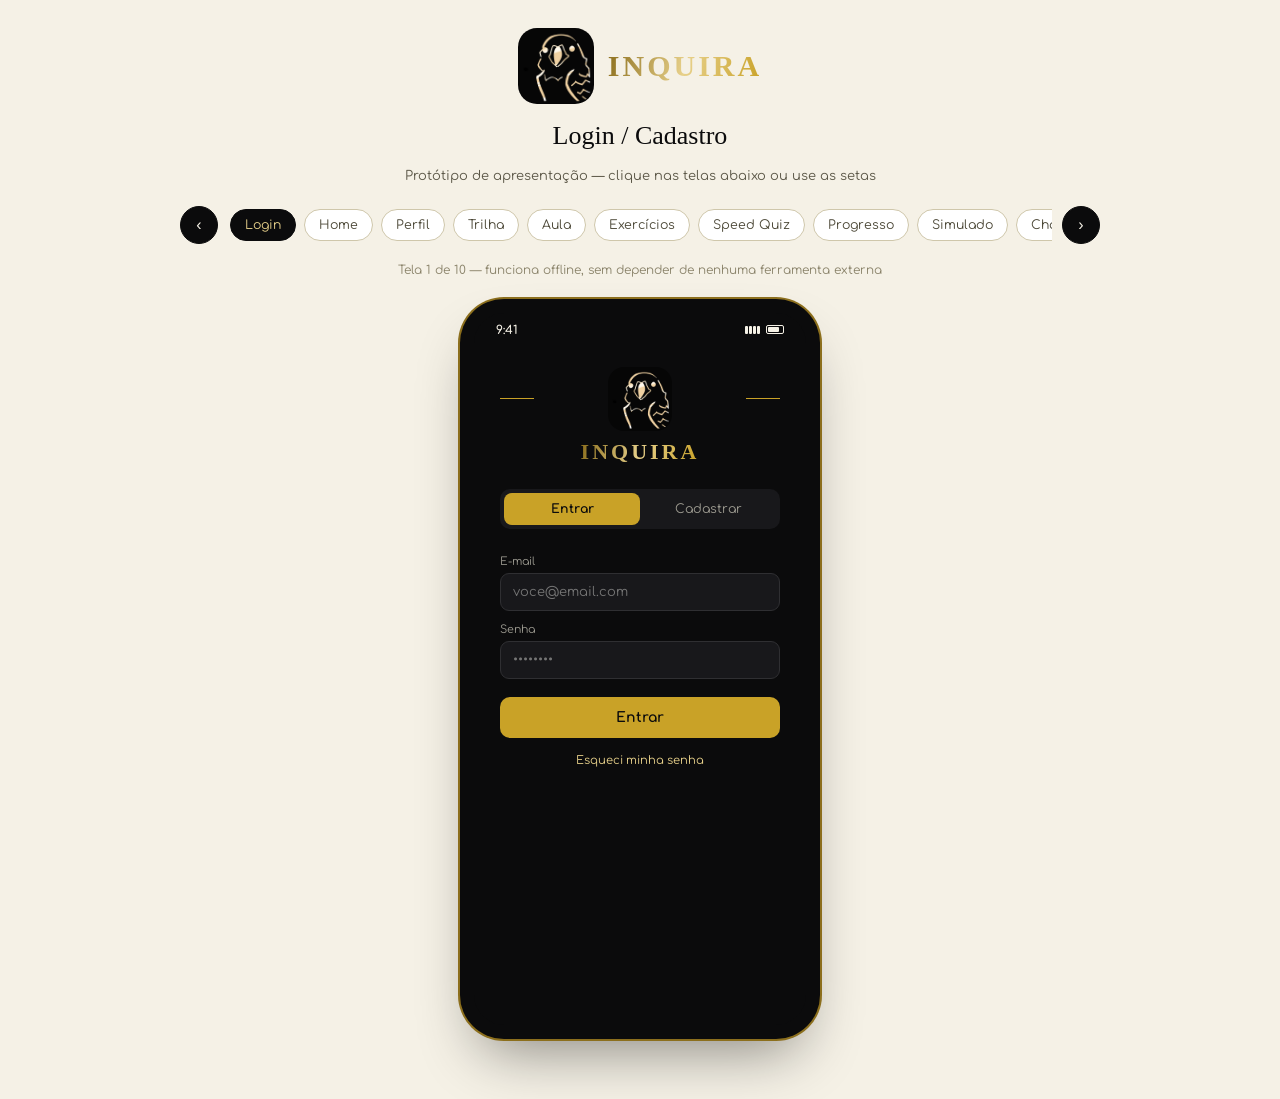
==== index.html @ 52d86474 "renomeado inquira_prototipo.html para index.html" ====
<!DOCTYPE html>
<html lang="pt-BR">
<head>
<meta charset="UTF-8">
<meta name="viewport" content="width=device-width, initial-scale=1.0">
<title>INQUIRA — Protótipo de Apresentação</title>
<link rel="preconnect" href="https://fonts.googleapis.com">
<link href="https://fonts.googleapis.com/css2?family=Comfortaa:wght@400;500;600;700&display=swap" rel="stylesheet">
<!-- LOGO (aba do navegador): troque o href pelo mesmo arquivo/base64 usado em --logo-url -->
<link rel="icon" type="image/png" href="logo-inquira.png">
<style>
  :root{
    --ink:#0B0B0C;
    --ink-2:#18181B;
    --ink-3:#232326;
    --gold:#C9A227;
    --gold-soft:#E7D08A;
    --gold-deep:#8C6F1D;
    --paper:#F5F1E6;
    --paper-dim:#E9E2CE;
    --success:#6E8F63;
    --danger:#A6543F;
    --serif:'Times New Roman', Times, serif;
    --round:'Comfortaa', sans-serif;

    /* ====== LOGO — troque APENAS esta linha para atualizar o logo em toda a página ======
       Opção A (arquivo separado, precisa estar na mesma pasta do .html ao apresentar):
         --logo-url: url('logo-inquira.png');
       Opção B (recomendado p/ apresentação — arquivo único, sem risco de link quebrado):
         --logo-url: url('[data-uri]'); */
    --logo-url: url('logo-inquira.png');

    /* Se seu logo for de UMA SÓ COR (ex.: só dourado/branco), ele pode não aparecer bem
       no painel externo, que tem fundo claro (creme). Se tiver uma versão do logo em preto
       (ou escura) para fundo claro, troque a linha abaixo. Se não tiver, pode deixar igual
       à de cima — a versão dourada ainda funciona sobre o creme, só com menos contraste. */
    --logo-url-light-bg: url('logo-inquira.png');
  }
  *{box-sizing:border-box;}
  html,body{margin:0;padding:0;}
  body{
    background:var(--paper);
    font-family:var(--round);
    color:var(--ink);
    min-height:100vh;
    padding:28px 16px 60px;
  }
  /* Classe reutilizável do logo — usada em todos os pontos abaixo.
     Ela lê --logo-url, então não precisa mexer aqui, só na variável acima. */
  .logo-mark{
    position:relative;
    display:inline-block;
  }
  .logo-mark::before{
    content:'';
    position:absolute;
    top:0;
    left:50%;
    height:100%;
    aspect-ratio:1;
    transform:translateX(-50%);
    background-image:var(--logo-url);
    background-size:contain;
    background-position:center;
    background-repeat:no-repeat;
    border-radius:25%;
  }
  .logo-mark.on-light::before{
    background-image:var(--logo-url-light-bg);
  }
  .stage-logo-row{
    display:flex;
    align-items:center;
    justify-content:center;
    gap:14px;
    margin-bottom:8px;
  }
  .stage-logo-name,
  .phone-logo-name{
    font-family:var(--serif);
    font-weight:700;
    letter-spacing:3px;
    background:linear-gradient(105deg,var(--gold-deep),var(--gold-soft),var(--gold));
    -webkit-background-clip:text;
    background-clip:text;
    color:transparent;
  
  }
  .stage-logo-name{font-size:30px;}

  .stage-header{
    max-width:920px;
    margin:0 auto 22px;
    text-align:center;
  }
  .stage-header .brand{
    font-family:var(--serif);
    font-size:14px;
    letter-spacing:2px;
    color:var(--gold-deep);
    margin-bottom:6px;
  }
  .stage-header h1{
    font-family:var(--serif);
    font-size:26px;
    font-weight:400;
    margin:150 0 4px;
    color:var(--ink);
  }
  .stage-header p{
    font-size:13px;
    color:#5b5747;
    margin:0;
  }

  .controls{
    max-width:920px;
    margin:0 auto 18px;
    display:flex;
    align-items:center;
    gap:10px;
  }
  .nav-arrow{
    flex:0 0 auto;
    width:38px;height:38px;
    border-radius:50%;
    border:1px solid var(--ink);
    background:var(--ink);
    color:var(--paper);
    font-size:16px;
    cursor:pointer;
    display:flex;align-items:center;justify-content:center;
    transition:background .15s ease;
  }
  .nav-arrow:hover{background:var(--gold-deep);border-color:var(--gold-deep);}

  .pill-track{
    flex:1;
    display:flex;
    gap:8px;
    overflow-x:auto;
    padding:4px 2px;
    scrollbar-width:thin;
  }
  .pill{
    flex:0 0 auto;
    padding:8px 14px;
    border-radius:20px;
    border:1px solid #cfc7ab;
    background:#fff;
    font-family:var(--round);
    font-size:12.5px;
    color:#4b4736;
    cursor:pointer;
    white-space:nowrap;
    transition:all .15s ease;
  }
  .pill.active{
    background:var(--ink);
    border-color:var(--ink);
    color:var(--gold-soft);
  }

  .stage-note{
    max-width:920px;
    margin:0 auto 22px;
    text-align:center;
    font-size:12px;
    color:#8a836a;
  }

  /* ---------- PHONE FRAME ---------- */
  .phone-wrap{
    display:flex;
    justify-content:center;
  }
  .phone{
    width:360px;
    height:740px;
    background:var(--ink);
    border-radius:44px;
    padding:14px;
    box-shadow:0 0 0 2px var(--gold-deep), 0 30px 60px -20px rgba(0,0,0,.45);
    position:relative;
  }
  .phone-screen{
    width:100%;height:100%;
    background:var(--ink);
    border-radius:30px;
    overflow:hidden;
    position:relative;
    display:flex;
    flex-direction:column;
  }
  .status-bar{
    height:34px;
    flex:0 0 auto;
    display:flex;
    align-items:center;
    justify-content:space-between;
    padding:0 22px;
    color:var(--paper);
    font-size:12px;
    font-family:var(--round);
    font-weight:600;
  }
  .status-bar .icons{display:flex;gap:5px;align-items:center;}
  .status-bar .bars span{display:inline-block;width:3px;height:8px;background:var(--paper);margin-right:1px;border-radius:1px;}
  .status-bar .battery{width:18px;height:9px;border:1px solid var(--paper);border-radius:2px;position:relative;display:inline-block;}
  .status-bar .battery::after{content:'';position:absolute;left:1px;top:1px;bottom:1px;width:70%;background:var(--paper);border-radius:1px;}

  .screen-body{
    flex:1;
    overflow-y:auto;
    padding:16px 18px 10px;
    color:var(--paper);
  }
  .screen-body::-webkit-scrollbar{width:0;}

  .bottom-nav{
    flex:0 0 auto;
    display:flex;
    justify-content:space-around;
    padding:10px 8px 16px;
    border-top:1px solid #2a2a2d;
  }
  .bottom-nav .item{
    display:flex;flex-direction:column;align-items:center;gap:4px;
    font-size:9.5px;color:#7a7a80;
    cursor:pointer;
  }
  .bottom-nav .item.active{color:var(--gold);}
  .bottom-nav .dot{width:18px;height:18px;border-radius:6px;border:1.4px solid currentColor;}

  .screen{display:none;flex-direction:column;height:100%;}
  .screen.active{display:flex;}

  /* ---------- SHARED UI ---------- */
  h2.h-serif{
    font-family:var(--serif);
    font-weight:400;
    font-size:20px;
    margin:0 0 2px;
    color:var(--paper);
  }
  .muted{color:#9c9a90;font-size:12px;}
  .card{
    background:var(--ink-2);
    border:1px solid #2b2b2e;
    border-radius:10px;
    padding:14px;
  }
  .hairline{
    height:1px;
    background:linear-gradient(to right, transparent, var(--gold), transparent);
    margin:14px 0;
  }
  .btn-gold{
    background:var(--gold);
    color:var(--ink);
    border:none;
    border-radius:10px;
    padding:13px;
    font-family:var(--round);
    font-weight:700;
    font-size:14px;
    cursor:pointer;
    width:100%;
    transition:filter .15s ease;
  }
  .btn-gold:hover{filter:brightness(1.08);}
  .btn-gold:disabled{background:#4a4636;color:#8a856c;cursor:not-allowed;}
  .btn-ghost{
    background:transparent;
    border:1px solid #3a3a3d;
    color:var(--paper);
    border-radius:10px;
    padding:11px;
    font-family:var(--round);
    font-size:13px;
    cursor:pointer;
    width:100%;
  }
  .xp-bar-track{
    height:8px;background:#2b2b2e;border-radius:6px;overflow:hidden;
  }
  .xp-bar-fill{
    height:100%;background:linear-gradient(to right, var(--gold-deep), var(--gold));
    border-radius:6px;
  }
  .avatar{
    width:46px;height:46px;border-radius:50%;
    background:var(--ink-3);
    border:2px solid var(--gold);
    display:flex;align-items:center;justify-content:center;
    font-family:var(--serif);font-size:16px;color:var(--gold-soft);
    flex:0 0 auto;
  }
  .avatar.lg{width:84px;height:84px;font-size:26px;}

  /* ===================== LOGIN ===================== */
  #screen-login .screen-body{
    display:flex;flex-direction:column;justify-content:flex-start;align-items:center;
    text-align:center;
    padding:20px 26px;
  }
  .wordmark-row{display:flex;align-items:center;gap:4px;margin-bottom:10px;}
  .wordmark-row .rule{width:34px;height:1px;background:var(--gold);}
  .phone-logo-name{font-size:22px;line-height:1;margin-bottom:26px;}
  .wordmark{font-family:var(--serif);font-size:30px;letter-spacing:3px;color:var(--paper);}
  .mode-toggle{
    display:flex;width:100%;background:var(--ink-2);border-radius:10px;padding:4px;margin-bottom:26px;
  }
  .mode-toggle button{
    flex:1;padding:9px;border:none;background:transparent;color:#9c9a90;
    font-family:var(--round);font-size:12.5px;border-radius:8px;cursor:pointer;
  }
  .mode-toggle button.active{background:var(--gold);color:var(--ink);font-weight:700;}
  .field{
    width:100%;text-align:left;margin-bottom:12px;
  }
  .field label{font-size:11px;color:#9c9a90;display:block;margin-bottom:5px;}
  .field input{
    width:100%;background:var(--ink-2);border:1px solid #2f2f32;border-radius:9px;
    padding:11px 12px;color:var(--paper);font-family:var(--round);font-size:13px;
  }
  .field input:focus{outline:1px solid var(--gold);}
  .login-footnote{margin-top:16px;font-size:11.5px;color:#8a887d;}
  .login-footnote span{color:var(--gold-soft);cursor:pointer;}

  /* ===================== HOME ===================== */
  .greet-row{display:flex;justify-content:space-between;align-items:center;margin-bottom:16px;}
  .xp-strip{display:flex;align-items:center;justify-content:space-between;margin-bottom:6px;}
  .xp-strip .lvl{font-family:var(--serif);font-size:13px;color:var(--gold-soft);}
  .continue-card{margin-bottom:18px;}
  .continue-card .top{display:flex;justify-content:space-between;align-items:baseline;margin-bottom:8px;}
  .continue-card .top .tag{font-size:10.5px;color:#9c9a90;}
  .subject-row{display:flex;gap:10px;overflow-x:auto;margin-bottom:18px;padding-bottom:4px;}
  .subject-chip{
    flex:0 0 auto;width:84px;padding:12px 10px;border-radius:10px;background:var(--ink-2);
    border:1px solid #2b2b2e;text-align:center;font-size:11px;
  }
  .subject-chip .ic{font-size:18px;margin-bottom:6px;}
  .tiles-row{display:flex;gap:10px;}
  .tile{
    flex:1;background:var(--ink-2);border:1px solid var(--gold-deep);border-radius:10px;
    padding:14px 10px;text-align:center;cursor:pointer;
  }
  .tile .ic{font-size:20px;margin-bottom:6px;}
  .tile .lbl{font-family:var(--serif);font-size:13px;color:var(--paper);}

  /* ===================== PROFILE ===================== */
  .profile-head{display:flex;flex-direction:column;align-items:center;text-align:center;margin-bottom:16px;}
  .badge-pill{
    margin-top:8px;display:inline-block;background:var(--ink-2);border:1px solid var(--gold);
    color:var(--gold-soft);font-size:11px;padding:4px 12px;border-radius:20px;
  }
  .stat-trio{display:flex;gap:8px;margin-bottom:18px;}
  .stat-tile{flex:1;text-align:center;padding:12px 4px;}
  .stat-tile .num{font-family:var(--serif);font-size:19px;color:var(--gold-soft);}
  .stat-tile .lbl{font-size:10px;color:#9c9a90;margin-top:2px;}
  .section-title{font-size:11.5px;color:#9c9a90;letter-spacing:.4px;margin:16px 0 8px;}
  .ach-grid{display:grid;grid-template-columns:repeat(4,1fr);gap:8px;}
  .ach{
    aspect-ratio:1;border-radius:10px;display:flex;align-items:center;justify-content:center;
    font-size:18px;background:var(--ink-2);border:1px solid #2b2b2e;
  }
  .ach.earned{background:linear-gradient(145deg,#2a230f,#1c1a10);border-color:var(--gold);}
  .ach.locked{opacity:.35;filter:grayscale(1);}
  .mastery-row{margin-bottom:10px;}
  .mastery-row .mtop{display:flex;justify-content:space-between;font-size:11.5px;margin-bottom:4px;}
  .activity-item{display:flex;justify-content:space-between;padding:9px 0;border-bottom:1px solid #232326;font-size:12px;}
  .activity-item .plus{color:var(--gold-soft);font-family:var(--serif);}

  /* ===================== LEARNING PATH ===================== */
  .path-list{position:relative;padding-left:26px;}
  .path-list::before{
    content:'';position:absolute;left:9px;top:6px;bottom:6px;width:2px;background:#2b2b2e;
  }
  .path-item{position:relative;padding:12px 0 12px 14px;}
  .path-item .node{
    position:absolute;left:-26px;top:14px;width:19px;height:19px;border-radius:50%;
    background:var(--ink);border:2px solid #3a3a3d;display:flex;align-items:center;justify-content:center;
    font-size:10px;color:#6c6a62;
  }
  .path-item.done .node{background:var(--gold);border-color:var(--gold);color:var(--ink);}
  .path-item.current .node{
    border-color:var(--gold);color:var(--gold);
    box-shadow:0 0 0 0 rgba(201,162,39,.5);
    animation:pulse 1.8s infinite;
  }
  @keyframes pulse{
    0%{box-shadow:0 0 0 0 rgba(201,162,39,.45);}
    70%{box-shadow:0 0 0 9px rgba(201,162,39,0);}
    100%{box-shadow:0 0 0 0 rgba(201,162,39,0);}
  }
  .path-item .card{cursor:pointer;}
  .path-item.locked .card{opacity:.45;cursor:not-allowed;}
  .path-item .card .name{font-size:13.5px;}
  .path-item .card .meta{font-size:10.5px;color:#9c9a90;margin-top:3px;}

  /* ===================== LESSON ===================== */
  .video-box{
    background:#000;border-radius:10px;aspect-ratio:16/10;display:flex;align-items:center;justify-content:center;margin-bottom:14px;
    border:1px solid #2b2b2e;
  }
  .play-btn{
    width:52px;height:52px;border-radius:50%;background:var(--gold);display:flex;align-items:center;justify-content:center;
    color:var(--ink);font-size:18px;cursor:pointer;
  }
  .tab-pill-row{display:flex;background:var(--ink-2);border-radius:10px;padding:4px;margin-bottom:14px;}
  .tab-pill-row button{flex:1;background:transparent;border:none;padding:8px;font-family:var(--round);font-size:12px;color:#9c9a90;border-radius:8px;cursor:pointer;}
  .tab-pill-row button.active{background:var(--gold);color:var(--ink);font-weight:700;}
  .lesson-idx-item{display:flex;gap:10px;padding:8px 0;font-size:12px;border-bottom:1px solid #232326;}
  .lesson-idx-item .time{color:var(--gold-soft);font-family:var(--serif);flex:0 0 auto;width:44px;}
  .resource-item{display:flex;align-items:center;gap:10px;padding:10px;background:var(--ink-2);border-radius:8px;margin-bottom:8px;font-size:12px;}

  /* ===================== EXERCISES ===================== */
  .q-progress{font-size:11px;color:#9c9a90;margin-bottom:6px;}
  .q-text{font-family:var(--serif);font-size:16px;line-height:1.4;margin-bottom:14px;}
  .option{
    display:flex;gap:10px;align-items:flex-start;padding:12px;border:1px solid #2b2b2e;border-radius:10px;
    margin-bottom:9px;cursor:pointer;font-size:13px;background:var(--ink-2);
  }
  .option .letter{
    width:22px;height:22px;border-radius:50%;border:1px solid #4a4a4e;display:flex;align-items:center;justify-content:center;
    font-size:11px;flex:0 0 auto;
  }
  .option.selected{border-color:var(--gold);}
  .option.selected .letter{background:var(--gold);color:var(--ink);border-color:var(--gold);}
  .option.correct{border-color:var(--success);background:#1c2a1a;}
  .option.incorrect{border-color:var(--danger);background:#2a1c19;}
  .explain-box{
    margin-top:6px;padding:12px;background:var(--ink-2);border-left:3px solid var(--gold);border-radius:6px;font-size:12px;color:#c9c6ba;
  }
  .results-box{text-align:center;padding:34px 10px;}
  .results-box .big{font-family:var(--serif);font-size:38px;color:var(--gold-soft);}

  /* ===================== SPEED QUIZ ===================== */
  .timer-track{height:9px;border-radius:5px;background:#2b2b2e;overflow:hidden;margin-bottom:16px;}
  .timer-fill{height:100%;width:100%;background:var(--gold);transition:width .2s linear, background .3s ease;}
  .quiz-topline{display:flex;justify-content:space-between;align-items:center;margin-bottom:14px;}
  .quiz-score{font-family:var(--serif);font-size:20px;color:var(--gold-soft);}
  .combo-badge{
    position:absolute;top:50%;left:50%;transform:translate(-50%,-50%) scale(0);
    background:var(--gold);color:var(--ink);padding:10px 18px;border-radius:30px;font-weight:700;font-size:14px;
    transition:transform .25s ease;pointer-events:none;
  }
  .combo-badge.show{transform:translate(-50%,-50%) scale(1);}

  /* ===================== PROGRESS ===================== */
  .heatmap{display:grid;grid-template-columns:repeat(7,1fr);gap:5px;margin-bottom:6px;}
  .heat-cell{aspect-ratio:1;border-radius:3px;background:#232326;}

  /* ===================== MOCK EXAM ===================== */
  .exam-timer{
    display:flex;justify-content:space-between;align-items:center;background:var(--ink-2);
    border:1px solid var(--gold-deep);border-radius:10px;padding:10px 14px;margin-bottom:14px;
  }
  .exam-timer .t{font-family:var(--serif);font-size:19px;color:var(--gold-soft);}
  .nav-grid{display:grid;grid-template-columns:repeat(8,1fr);gap:6px;margin-bottom:16px;}
  .nav-grid .n{
    aspect-ratio:1;border-radius:6px;border:1px solid #3a3a3d;display:flex;align-items:center;justify-content:center;
    font-size:10px;color:#9c9a90;cursor:pointer;background:var(--ink-2);
  }
  .nav-grid .n.answered{background:var(--gold);color:var(--ink);border-color:var(--gold);font-weight:700;}
  .area-row{margin-bottom:10px;}
  .area-row .atop{display:flex;justify-content:space-between;font-size:11.5px;margin-bottom:4px;}

  /* ===================== AI CHAT ===================== */
  .chat-scroll{display:flex;flex-direction:column;gap:10px;}
  .bubble{max-width:78%;padding:10px 13px;border-radius:14px;font-size:12.5px;line-height:1.45;}
  .bubble.user{align-self:flex-end;background:var(--gold);color:var(--ink);border-bottom-right-radius:4px;}
  .bubble.ai{align-self:flex-start;background:var(--ink-2);border:1px solid #2b2b2e;border-bottom-left-radius:4px;}
  .typing{align-self:flex-start;display:flex;gap:4px;padding:10px 13px;background:var(--ink-2);border-radius:14px;border-bottom-left-radius:4px;}
  .typing span{width:5px;height:5px;border-radius:50%;background:#9c9a90;animation:blink 1.2s infinite;}
  .typing span:nth-child(2){animation-delay:.2s;}
  .typing span:nth-child(3){animation-delay:.4s;}
  @keyframes blink{0%,80%,100%{opacity:.25;}40%{opacity:1;}}
  .chip-row{display:flex;gap:8px;margin:10px 0;}
  .chip{background:transparent;border:1px solid var(--gold);color:var(--gold-soft);font-size:11px;padding:7px 12px;border-radius:20px;cursor:pointer;}
  .chat-input-row{display:flex;gap:8px;padding-top:10px;border-top:1px solid #232326;}
  .chat-input-row input{
    flex:1;background:var(--ink-2);border:1px solid #2f2f32;border-radius:20px;padding:10px 14px;color:var(--paper);font-family:var(--round);font-size:12.5px;
  }
  .send-btn{
    width:38px;height:38px;border-radius:50%;border:none;background:#3a3a3d;color:#7a7a80;cursor:pointer;font-size:14px;
    transition:all .15s ease;
  }
  .send-btn.ready{background:var(--gold);color:var(--ink);}
</style>
</head>
<body>

  <div class="stage-header">
<!-- painel externo -->
<div class="stage-logo-row"><div class="logo-mark on-light" ... style="width:76px;height:76px;"></div><div class="stage-logo-name">INQUIRA</div></div>
    <h1 id="screenTitle">Login / Cadastro</h1>
    <p>Protótipo de apresentação — clique nas telas abaixo ou use as setas</p>
  </div>

  <div class="controls">
    <button class="nav-arrow" onclick="prevScreen()">‹</button>
    <div class="pill-track" id="pillTrack"></div>
    <button class="nav-arrow" onclick="nextScreen()">›</button>
  </div>
  <div class="stage-note">Tela <span id="screenIndex">1</span> de <span id="screenTotal">10</span> — funciona offline, sem depender de nenhuma ferramenta externa</div>

  <div class="phone-wrap">
    <div class="phone">
      <div class="phone-screen">
        <div class="status-bar">
          <span>9:41</span>
          <span class="icons">
            <span class="bars"><span></span><span></span><span></span><span></span></span>
            <span class="battery"></span>
          </span>
        </div>

        <!-- ============ LOGIN ============ -->
        <div class="screen active" id="screen-login">
          <div class="screen-body">
            <!-- LOGO (dentro do app, tela de Login): ponto mais nobre para o logo -->
            <div class="wordmark-row"><div class="rule"></div><div class="logo-mark" ... style="width:204px;height:64px;"></div><div class="rule"></div></div>
            <div class="phone-logo-name">INQUIRA</div>
            <div class="mode-toggle">
              <button class="active" id="loginModeBtn" onclick="setLoginMode('login')">Entrar</button>
              <button id="signupModeBtn" onclick="setLoginMode('signup')">Cadastrar</button>
            </div>
            <div class="field" id="nameField" style="display:none;">
              <label>Nome</label>
              <input type="text" placeholder="Como podemos te chamar?">
            </div>
            <div class="field">
              <label>E-mail</label>
              <input type="email" placeholder="voce@email.com">
            </div>
            <div class="field">
              <label>Senha</label>
              <input type="password" placeholder="••••••••">
            </div>
            <button class="btn-gold" id="loginSubmitBtn" style="margin-top:6px;">Entrar</button>
            <div class="login-footnote"><span>Esqueci minha senha</span></div>
          </div>
        </div>

        <!-- ============ HOME ============ -->
        <div class="screen" id="screen-home">
          <div class="screen-body">
            <div class="greet-row">
              <div>
                <div class="muted">Boa tarde</div>
                <h2 class="h-serif">Barbara</h2>
              </div>
              <div class="avatar">BK</div>
            </div>
            <div class="card" style="margin-bottom:16px;">
              <div class="xp-strip"><span class="lvl">Nível 7 · Estudiosa</span><span class="muted">2.480 XP</span></div>
              <div class="xp-bar-track"><div class="xp-bar-fill" style="width:62%;"></div></div>
            </div>
            <div class="card continue-card" onclick="goTo('screen-path')" style="cursor:pointer;">
              <div class="top"><span class="tag">CONTINUAR ESTUDANDO</span><span class="tag">68%</span></div>
              <div class="h-serif" style="font-size:15px;">Trigonometria</div>
              <div class="xp-bar-track" style="margin-top:8px;"><div class="xp-bar-fill" style="width:68%;"></div></div>
            </div>
            <div class="section-title">TRILHAS</div>
            <div class="subject-row">
              <div class="subject-chip"><div class="ic">∑</div>Matemática</div>
              <div class="subject-chip"><div class="ic">✎</div>Português</div>
              <div class="subject-chip"><div class="ic">⚛</div>Física</div>
              <div class="subject-chip"><div class="ic">⚗</div>Química</div>
              <div class="subject-chip"><div class="ic">🌍</div>Geografia</div>
            </div>
            <div class="tiles-row">
              <div class="tile" onclick="goTo('screen-exam')"><div class="ic">⏱</div><div class="lbl">Simulado</div></div>
              <div class="tile" onclick="goTo('screen-quiz')"><div class="ic">⚡</div><div class="lbl">Speed Quiz</div></div>
            </div>
          </div>
          <div class="bottom-nav">
            <div class="item active" onclick="goTo('screen-home')"><div class="dot"></div>Início</div>
            <div class="item" onclick="goTo('screen-path')"><div class="dot"></div>Trilhas</div>
            <div class="item" onclick="goTo('screen-progress')"><div class="dot"></div>Progresso</div>
            <div class="item" onclick="goTo('screen-chat')"><div class="dot"></div>IA</div>
            <div class="item" onclick="goTo('screen-profile')"><div class="dot"></div>Perfil</div>
          </div>
        </div>

        <!-- ============ PROFILE ============ -->
        <div class="screen" id="screen-profile">
          <div class="screen-body">
            <div class="profile-head">
              <div class="avatar lg">BK</div>
              <h2 class="h-serif" style="margin-top:10px;">Barbara Karolinny</h2>
              <div class="badge-pill">🏅 Estudiosa Nível 7</div>
            </div>
            <div class="stat-trio">
              <div class="card stat-tile"><div class="num">2.480</div><div class="lbl">XP total</div></div>
              <div class="card stat-tile"><div class="num">12</div><div class="lbl">Sequência</div></div>
              <div class="card stat-tile"><div class="num">#34</div><div class="lbl">Ranking</div></div>
            </div>
            <div class="xp-bar-track"><div class="xp-bar-fill" style="width:62%;"></div></div>
            <div class="muted" style="margin-top:5px;">620 XP para o Nível 8</div>

            <div class="section-title">CONQUISTAS</div>
            <div class="ach-grid">
              <div class="ach earned">🏆</div><div class="ach earned">🔥</div><div class="ach earned">📚</div><div class="ach locked">🎯</div>
              <div class="ach earned">⚡</div><div class="ach locked">🧠</div><div class="ach locked">🌟</div><div class="ach locked">👑</div>
            </div>

            <div class="section-title">DOMÍNIO POR MATÉRIA</div>
            <div class="mastery-row"><div class="mtop"><span>Matemática</span><span>80%</span></div><div class="xp-bar-track"><div class="xp-bar-fill" style="width:80%;"></div></div></div>
            <div class="mastery-row"><div class="mtop"><span>Português</span><span>65%</span></div><div class="xp-bar-track"><div class="xp-bar-fill" style="width:65%;"></div></div></div>
            <div class="mastery-row"><div class="mtop"><span>Física</span><span>44%</span></div><div class="xp-bar-track"><div class="xp-bar-fill" style="width:44%;"></div></div></div>

            <div class="section-title">ATIVIDADE RECENTE</div>
            <div class="activity-item"><span>Concluiu: Lei dos Senos</span><span class="plus">+50</span></div>
            <div class="activity-item"><span>Speed Quiz: Frações</span><span class="plus">+80</span></div>
            <div class="activity-item"><span>Simulado ENEM #3</span><span class="plus">+210</span></div>
          </div>
          <div class="bottom-nav">
            <div class="item" onclick="goTo('screen-home')"><div class="dot"></div>Início</div>
            <div class="item" onclick="goTo('screen-path')"><div class="dot"></div>Trilhas</div>
            <div class="item" onclick="goTo('screen-progress')"><div class="dot"></div>Progresso</div>
            <div class="item" onclick="goTo('screen-chat')"><div class="dot"></div>IA</div>
            <div class="item active" onclick="goTo('screen-profile')"><div class="dot"></div>Perfil</div>
          </div>
        </div>

        <!-- ============ LEARNING PATH ============ -->
        <div class="screen" id="screen-path">
          <div class="screen-body">
            <h2 class="h-serif">Trilha: Trigonometria</h2>
            <div class="muted" style="margin-bottom:14px;">4 de 6 módulos concluídos</div>
            <div class="path-list">
              <div class="path-item done"><div class="node">✓</div><div class="card"><div class="name">Ângulos e Triângulos</div><div class="meta">Concluído · +40 XP</div></div></div>
              <div class="path-item done"><div class="node">✓</div><div class="card"><div class="name">Seno e Cosseno</div><div class="meta">Concluído · +40 XP</div></div></div>
              <div class="path-item done"><div class="node">✓</div><div class="card"><div class="name">Tangente</div><div class="meta">Concluído · +40 XP</div></div></div>
              <div class="path-item current"><div class="node">4</div><div class="card" onclick="goTo('screen-lesson')"><div class="name">Lei dos Senos</div><div class="meta">Em andamento · 68%</div></div></div>
              <div class="path-item locked"><div class="node">🔒</div><div class="card"><div class="name">Lei dos Cossenos</div><div class="meta">Bloqueado</div></div></div>
              <div class="path-item locked"><div class="node">🔒</div><div class="card"><div class="name">Aplicações no ENEM</div><div class="meta">Bloqueado</div></div></div>
            </div>
          </div>
          <div class="bottom-nav">
            <div class="item" onclick="goTo('screen-home')"><div class="dot"></div>Início</div>
            <div class="item active" onclick="goTo('screen-path')"><div class="dot"></div>Trilhas</div>
            <div class="item" onclick="goTo('screen-progress')"><div class="dot"></div>Progresso</div>
            <div class="item" onclick="goTo('screen-chat')"><div class="dot"></div>IA</div>
            <div class="item" onclick="goTo('screen-profile')"><div class="dot"></div>Perfil</div>
          </div>
        </div>

        <!-- ============ LESSON ============ -->
        <div class="screen" id="screen-lesson">
          <div class="screen-body">
            <h2 class="h-serif">Lei dos Senos</h2>
            <div class="muted" style="margin-bottom:12px;">Trigonometria · Módulo 4</div>
            <div class="video-box"><div class="play-btn">▶</div></div>
            <div class="tab-pill-row">
              <button class="active" onclick="setLessonTab(this,'video')">Vídeo</button>
              <button onclick="setLessonTab(this,'notas')">Notas</button>
              <button onclick="setLessonTab(this,'recursos')">Recursos</button>
            </div>
            <div id="lessonTabContent">
              <div class="lesson-idx-item"><span class="time">00:00</span><span>Introdução ao problema</span></div>
              <div class="lesson-idx-item"><span class="time">02:15</span><span>Demonstração da fórmula</span></div>
              <div class="lesson-idx-item"><span class="time">05:40</span><span>Exemplo resolvido</span></div>
              <div class="lesson-idx-item"><span class="time">08:20</span><span>Erros comuns</span></div>
            </div>
          </div>
        </div>

        <!-- ============ EXERCISES ============ -->
        <div class="screen" id="screen-exercises">
          <div class="screen-body" id="exBody"></div>
        </div>

        <!-- ============ SPEED QUIZ ============ -->
        <div class="screen" id="screen-quiz">
          <div class="screen-body" style="position:relative;">
            <div class="combo-badge" id="comboBadge">+50 XP COMBO!</div>
            <div class="timer-track"><div class="timer-fill" id="quizTimerFill"></div></div>
            <div class="quiz-topline"><span class="quiz-score">🔥 <span id="quizScore">0</span> pts</span><span class="muted" id="quizCount">1/5</span></div>
            <div id="quizBody"></div>
          </div>
        </div>

        <!-- ============ PROGRESS ============ -->
        <div class="screen" id="screen-progress">
          <div class="screen-body">
            <h2 class="h-serif">Seu Progresso</h2>
            <div class="xp-bar-track" style="margin:10px 0 4px;"><div class="xp-bar-fill" style="width:62%;"></div></div>
            <div class="muted">Nível 7 → 620 XP para o Nível 8</div>
            <div class="stat-trio" style="margin-top:16px;">
              <div class="card stat-tile"><div class="num">12</div><div class="lbl">Sequência</div></div>
              <div class="card stat-tile"><div class="num">86</div><div class="lbl">Aulas</div></div>
              <div class="card stat-tile"><div class="num">91%</div><div class="lbl">Precisão</div></div>
            </div>
            <div class="section-title">ATIVIDADE SEMANAL</div>
            <div class="heatmap" id="heatmap"></div>
            <div class="section-title">DOMÍNIO POR MATÉRIA</div>
            <div class="mastery-row"><div class="mtop"><span>Matemática</span><span>80%</span></div><div class="xp-bar-track"><div class="xp-bar-fill" style="width:80%;"></div></div></div>
            <div class="mastery-row"><div class="mtop"><span>Português</span><span>65%</span></div><div class="xp-bar-track"><div class="xp-bar-fill" style="width:65%;"></div></div></div>
            <div class="section-title">CONQUISTAS</div>
            <div class="ach-grid">
              <div class="ach earned">🏆</div><div class="ach earned">🔥</div><div class="ach earned">📚</div><div class="ach locked">🎯</div>
              <div class="ach earned">⚡</div><div class="ach locked">🧠</div><div class="ach locked">🌟</div><div class="ach locked">👑</div>
            </div>
          </div>
          <div class="bottom-nav">
            <div class="item" onclick="goTo('screen-home')"><div class="dot"></div>Início</div>
            <div class="item" onclick="goTo('screen-path')"><div class="dot"></div>Trilhas</div>
            <div class="item active" onclick="goTo('screen-progress')"><div class="dot"></div>Progresso</div>
            <div class="item" onclick="goTo('screen-chat')"><div class="dot"></div>IA</div>
            <div class="item" onclick="goTo('screen-profile')"><div class="dot"></div>Perfil</div>
          </div>
        </div>

        <!-- ============ MOCK EXAM ============ -->
        <div class="screen" id="screen-exam">
          <div class="screen-body">
            <div class="exam-timer"><span class="muted">Tempo restante</span><span class="t" id="examTimer">04:58:32</span></div>
            <div class="nav-grid" id="examGrid"></div>
            <div class="q-text">Um terreno retangular tem 40 m de perímetro. Se a largura é 2/3 do comprimento, qual é a área do terreno?</div>
            <div class="option" onclick="selectExamOption(this)"><div class="letter">A</div>48 m²</div>
            <div class="option" onclick="selectExamOption(this)"><div class="letter">B</div>72 m²</div>
            <div class="option" onclick="selectExamOption(this)"><div class="letter">C</div>96 m²</div>
            <div class="option" onclick="selectExamOption(this)"><div class="letter">D</div>108 m²</div>
            <div class="option" onclick="selectExamOption(this)"><div class="letter">E</div>120 m²</div>
            <div class="hairline"></div>
            <div class="section-title">RESULTADO POR ÁREA (simulado anterior)</div>
            <div class="area-row"><div class="atop"><span>Matemática</span><span>7/10</span></div><div class="xp-bar-track"><div class="xp-bar-fill" style="width:70%;"></div></div></div>
            <div class="area-row"><div class="atop"><span>Linguagens</span><span>8/10</span></div><div class="xp-bar-track"><div class="xp-bar-fill" style="width:80%;"></div></div></div>
            <div class="area-row"><div class="atop"><span>Humanas</span><span>6/10</span></div><div class="xp-bar-track"><div class="xp-bar-fill" style="width:60%;"></div></div></div>
            <div class="area-row"><div class="atop"><span>Natureza</span><span>5/10</span></div><div class="xp-bar-track"><div class="xp-bar-fill" style="width:50%;"></div></div></div>
          </div>
        </div>

        <!-- ============ AI CHAT ============ -->
        <div class="screen" id="screen-chat">
          <div class="screen-body">
            <h2 class="h-serif" style="margin-bottom:12px;">Assistente INQUIRA</h2>
            <div class="chat-scroll" id="chatScroll">
              <div class="bubble user">Como eu resolvo essa questão de Lei dos Senos?</div>
              <div class="bubble ai">Antes de te dar a fórmula: você já identificou quais lados e ângulos o problema te dá? Isso decide qual caso da Lei dos Senos usar.</div>
              <div class="bubble user">Dei um ângulo e o lado oposto, e outro ângulo.</div>
              <div class="bubble ai">Ótimo, esse é o caso clássico ângulo-lado-ângulo. Tente montar a proporção a/sen(A) = b/sen(B) com o que você já tem — o que fica dos dois lados da igualdade?</div>
            </div>
            <div class="chip-row">
              <button class="chip" onclick="chatQuick('dica')">Dica</button>
              <button class="chip" onclick="chatQuick('resolucao')">Ver resolução</button>
            </div>
          </div>
          <div class="chat-input-row" style="padding:0 18px 16px;">
            <input type="text" id="chatInput" placeholder="Digite sua dúvida..." oninput="checkChatInput()">
            <button class="send-btn" id="sendBtn" onclick="sendChat()">➤</button>
          </div>
        </div>

      </div>
    </div>
  </div>

<script>
const screens = [
  {id:'screen-login', label:'Login'},
  {id:'screen-home', label:'Home'},
  {id:'screen-profile', label:'Perfil'},
  {id:'screen-path', label:'Trilha'},
  {id:'screen-lesson', label:'Aula'},
  {id:'screen-exercises', label:'Exercícios'},
  {id:'screen-quiz', label:'Speed Quiz'},
  {id:'screen-progress', label:'Progresso'},
  {id:'screen-exam', label:'Simulado'},
  {id:'screen-chat', label:'Chat IA'}
];
let current = 0;

const pillTrack = document.getElementById('pillTrack');
screens.forEach((s,i)=>{
  const b = document.createElement('button');
  b.className = 'pill' + (i===0?' active':'');
  b.textContent = s.label;
  b.onclick = ()=>goTo(s.id);
  pillTrack.appendChild(b);
});
document.getElementById('screenTotal').textContent = screens.length;

function goTo(id){
  const idx = screens.findIndex(s=>s.id===id);
  if(idx===-1) return;
  current = idx;
  document.querySelectorAll('.screen').forEach(el=>el.classList.remove('active'));
  document.getElementById(id).classList.add('active');
  document.querySelectorAll('.pill').forEach((el,i)=>el.classList.toggle('active', i===idx));
  document.getElementById('screenTitle').textContent = screens[idx].label;
  document.getElementById('screenIndex').textContent = idx+1;
  if(id==='screen-exercises') initExercises();
  if(id==='screen-quiz') initQuiz();
  if(id==='screen-progress') initHeatmap();
  if(id==='screen-exam') initExamGrid();
}
function prevScreen(){ goTo(screens[(current-1+screens.length)%screens.length].id); }
function nextScreen(){ goTo(screens[(current+1)%screens.length].id); }

/* LOGIN */
function setLoginMode(mode){
  const isLogin = mode==='login';
  document.getElementById('loginModeBtn').classList.toggle('active', isLogin);
  document.getElementById('signupModeBtn').classList.toggle('active', !isLogin);
  document.getElementById('nameField').style.display = isLogin ? 'none' : 'block';
  document.getElementById('loginSubmitBtn').textContent = isLogin ? 'Entrar' : 'Criar conta';
}

/* LESSON TABS */
const lessonTabs = {
  video: `<div class="lesson-idx-item"><span class="time">00:00</span><span>Introdução ao problema</span></div>
          <div class="lesson-idx-item"><span class="time">02:15</span><span>Demonstração da fórmula</span></div>
          <div class="lesson-idx-item"><span class="time">05:40</span><span>Exemplo resolvido</span></div>
          <div class="lesson-idx-item"><span class="time">08:20</span><span>Erros comuns</span></div>`,
  notas: `<div class="card" style="font-size:12.5px;line-height:1.6;">A Lei dos Senos relaciona os lados de um triângulo aos senos de seus ângulos opostos: a/sen(A) = b/sen(B) = c/sen(C). Use quando souber um par lado-ângulo opostos completo.</div>`,
  recursos: `<div class="resource-item">📄 Resumo — Lei dos Senos.pdf</div>
             <div class="resource-item">📄 Lista de exercícios extra.pdf</div>
             <div class="resource-item">📄 Fórmulas de Trigonometria.pdf</div>`
};
function setLessonTab(btn, tab){
  document.querySelectorAll('#screen-lesson .tab-pill-row button').forEach(b=>b.classList.remove('active'));
  btn.classList.add('active');
  document.getElementById('lessonTabContent').innerHTML = lessonTabs[tab];
}

/* EXERCISES */
const exQuestions = [
  {q:"Qual é o valor de sen(30°)?", opts:["0","1/2","√2/2","√3/2"], correct:1, exp:"sen(30°) = 1/2 é um valor notável da trigonometria, usado com frequência em problemas de ângulos especiais."},
  {q:"Em um triângulo retângulo, qual razão trigonométrica é cateto oposto sobre hipotenusa?", opts:["Cosseno","Tangente","Seno","Cotangente"], correct:2, exp:"Seno é definido como cateto oposto dividido pela hipotenusa (SOH da regra SOH-CAH-TOA)."},
  {q:"Se um ângulo mede 45°, qual é o valor da tangente desse ângulo?", opts:["0","1","√3","1/2"], correct:1, exp:"tan(45°) = 1, porque nesse ângulo o cateto oposto e o cateto adjacente têm o mesmo comprimento."}
];
let exIndex = 0, exScore = 0, exSelected = null, exAnswered = false;

function initExercises(){
  exIndex = 0; exScore = 0;
  renderExercise();
}
function renderExercise(){
  exSelected = null; exAnswered = false;
  const body = document.getElementById('exBody');
  if(exIndex >= exQuestions.length){
    body.innerHTML = `<div class="results-box"><div class="muted">CONCLUÍDO</div><div class="big">+${exScore} XP</div><div class="muted" style="margin-top:6px;">${exQuestions.length} de ${exQuestions.length} questões respondidas</div><button class="btn-gold" style="margin-top:22px;" onclick="initExercises()">Refazer</button></div>`;
    return;
  }
  const item = exQuestions[exIndex];
  const letters = ['A','B','C','D'];
  body.innerHTML = `
    <div class="q-progress">Questão ${exIndex+1} de ${exQuestions.length}</div>
    <div class="q-text">${item.q}</div>
    <div id="exOptions">
      ${item.opts.map((o,i)=>`<div class="option" data-i="${i}" onclick="selectExOption(${i})"><div class="letter">${letters[i]}</div>${o}</div>`).join('')}
    </div>
    <div id="exExplain"></div>
    <button class="btn-gold" id="exActionBtn" style="margin-top:8px;" onclick="exAction()" disabled>Confirmar</button>
  `;
}
function selectExOption(i){
  if(exAnswered) return;
  exSelected = i;
  document.querySelectorAll('#exOptions .option').forEach((el,idx)=>el.classList.toggle('selected', idx===i));
  document.getElementById('exActionBtn').disabled = false;
}
function exAction(){
  if(!exAnswered){
    exAnswered = true;
    const item = exQuestions[exIndex];
    document.querySelectorAll('#exOptions .option').forEach((el,idx)=>{
      if(idx===item.correct) el.classList.add('correct');
      else if(idx===exSelected) el.classList.add('incorrect');
    });
    if(exSelected===item.correct) exScore += 30;
    document.getElementById('exExplain').innerHTML = `<div class="explain-box">${item.exp}</div>`;
    document.getElementById('exActionBtn').textContent = exIndex < exQuestions.length-1 ? 'Próxima' : 'Ver resultado';
  } else {
    exIndex++;
    renderExercise();
  }
}

/* SPEED QUIZ */
const quizQuestions = [
  {q:"7 × 8 = ?", opts:["54","56","63"], correct:1},
  {q:"Capital da França?", opts:["Lyon","Marselha","Paris"], correct:2},
  {q:"H2O é a fórmula de:", opts:["Água","Sal","Gás carbônico"], correct:0},
  {q:"Antônimo de 'ágil':", opts:["Rápido","Lento","Esperto"], correct:1},
  {q:"Raiz quadrada de 81:", opts:["8","9","7"], correct:1}
];
let quizIndex=0, quizScore=0, quizStreak=0, quizTimer=null, quizTimeLeft=0;
function initQuiz(){
  quizIndex=0; quizScore=0; quizStreak=0;
  document.getElementById('quizScore').textContent = 0;
  renderQuizQuestion();
}
function renderQuizQuestion(){
  clearInterval(quizTimer);
  if(quizIndex >= quizQuestions.length){
    document.getElementById('quizBody').innerHTML = `<div class="results-box"><div class="muted">SPEED QUIZ FINALIZADO</div><div class="big">${quizScore} pts</div><button class="btn-gold" style="margin-top:22px;" onclick="initQuiz()">Jogar novamente</button></div>`;
    document.getElementById('quizCount').textContent = `${quizQuestions.length}/${quizQuestions.length}`;
    return;
  }
  const item = quizQuestions[quizIndex];
  const letters=['A','B','C'];
  document.getElementById('quizCount').textContent = `${quizIndex+1}/${quizQuestions.length}`;
  document.getElementById('quizBody').innerHTML = `
    <div class="q-text">${item.q}</div>
    ${item.opts.map((o,i)=>`<div class="option" onclick="answerQuiz(${i})"><div class="letter">${letters[i]}</div>${o}</div>`).join('')}
  `;
  quizTimeLeft = 100;
  const fill = document.getElementById('quizTimerFill');
  fill.style.width = '100%'; fill.style.background = 'var(--gold)';
  quizTimer = setInterval(()=>{
    quizTimeLeft -= 2;
    fill.style.width = quizTimeLeft+'%';
    if(quizTimeLeft < 55) fill.style.background = '#D98C27';
    if(quizTimeLeft < 25) fill.style.background = 'var(--danger)';
    if(quizTimeLeft <= 0){ clearInterval(quizTimer); quizIndex++; renderQuizQuestion(); }
  }, 60);
}
function answerQuiz(i){
  clearInterval(quizTimer);
  const item = quizQuestions[quizIndex];
  if(i===item.correct){
    quizScore += 20;
    quizStreak++;
    document.getElementById('quizScore').textContent = quizScore;
    if(quizStreak>=2){
      const badge = document.getElementById('comboBadge');
      badge.classList.add('show');
      quizScore += 50;
      document.getElementById('quizScore').textContent = quizScore;
      setTimeout(()=>badge.classList.remove('show'), 700);
    }
  } else { quizStreak = 0; }
  quizIndex++;
  setTimeout(renderQuizQuestion, 450);
}

/* PROGRESS HEATMAP */
function initHeatmap(){
  const grid = document.getElementById('heatmap');
  if(grid.children.length) return;
  const intensities = [0.15,0.9,0.3,0.6,0.95,0.1,0.4, 0.5,0.2,0.8,0.9,0.3,0.15,0.6, 0.7,0.4,0.9,0.2,0.5,0.85,0.1];
  grid.innerHTML = intensities.map(v=>`<div class="heat-cell" style="background:rgba(201,162,39,${v});"></div>`).join('');
}

/* MOCK EXAM */
function initExamGrid(){
  const grid = document.getElementById('examGrid');
  if(grid.children.length) return;
  for(let i=1;i<=16;i++){
    const answered = i<=9;
    grid.innerHTML += `<div class="n ${answered?'answered':''}" onclick="this.classList.toggle('answered')">${i}</div>`;
  }
  let h=4,m=58,s=32;
  setInterval(()=>{
    if(s>0) s--; else { s=59; if(m>0) m--; else { m=59; if(h>0) h--; } }
    document.getElementById('examTimer').textContent =
      String(h).padStart(2,'0')+':'+String(m).padStart(2,'0')+':'+String(s).padStart(2,'0');
  }, 1000);
}
function selectExamOption(el){
  document.querySelectorAll('#screen-exam .option').forEach(o=>o.classList.remove('selected'));
  el.classList.add('selected');
}

/* AI CHAT */
function checkChatInput(){
  const val = document.getElementById('chatInput').value.trim();
  document.getElementById('sendBtn').classList.toggle('ready', val.length>0);
}
function sendChat(){
  const input = document.getElementById('chatInput');
  const val = input.value.trim();
  if(!val) return;
  const scroll = document.getElementById('chatScroll');
  scroll.innerHTML += `<div class="bubble user">${val}</div>`;
  input.value=''; checkChatInput();
  scroll.innerHTML += `<div class="typing" id="typingNow"><span></span><span></span><span></span></div>`;
  scroll.scrollTop = scroll.scrollHeight;
  setTimeout(()=>{
    document.getElementById('typingNow').remove();
    scroll.innerHTML += `<div class="bubble ai">Boa pergunta. Antes de eu te explicar direto, o que você já tentou até agora? Assim consigo te ajudar no ponto exato onde travou.</div>`;
    scroll.scrollTop = scroll.scrollHeight;
  }, 1100);
}
function chatQuick(type){
  const scroll = document.getElementById('chatScroll');
  const msg = type==='dica'
    ? "Dica: reescreva a proporção da Lei dos Senos substituindo só os valores que você já tem. O que sobra pra descobrir?"
    : "Resolução: a/sen(A) = b/sen(B) → substitua os valores conhecidos e isole o lado desconhecido. Quer que eu mostre o primeiro passo?";
  scroll.innerHTML += `<div class="bubble ai">${msg}</div>`;
  scroll.scrollTop = scroll.scrollHeight;
}
</script>
</body>
</html>
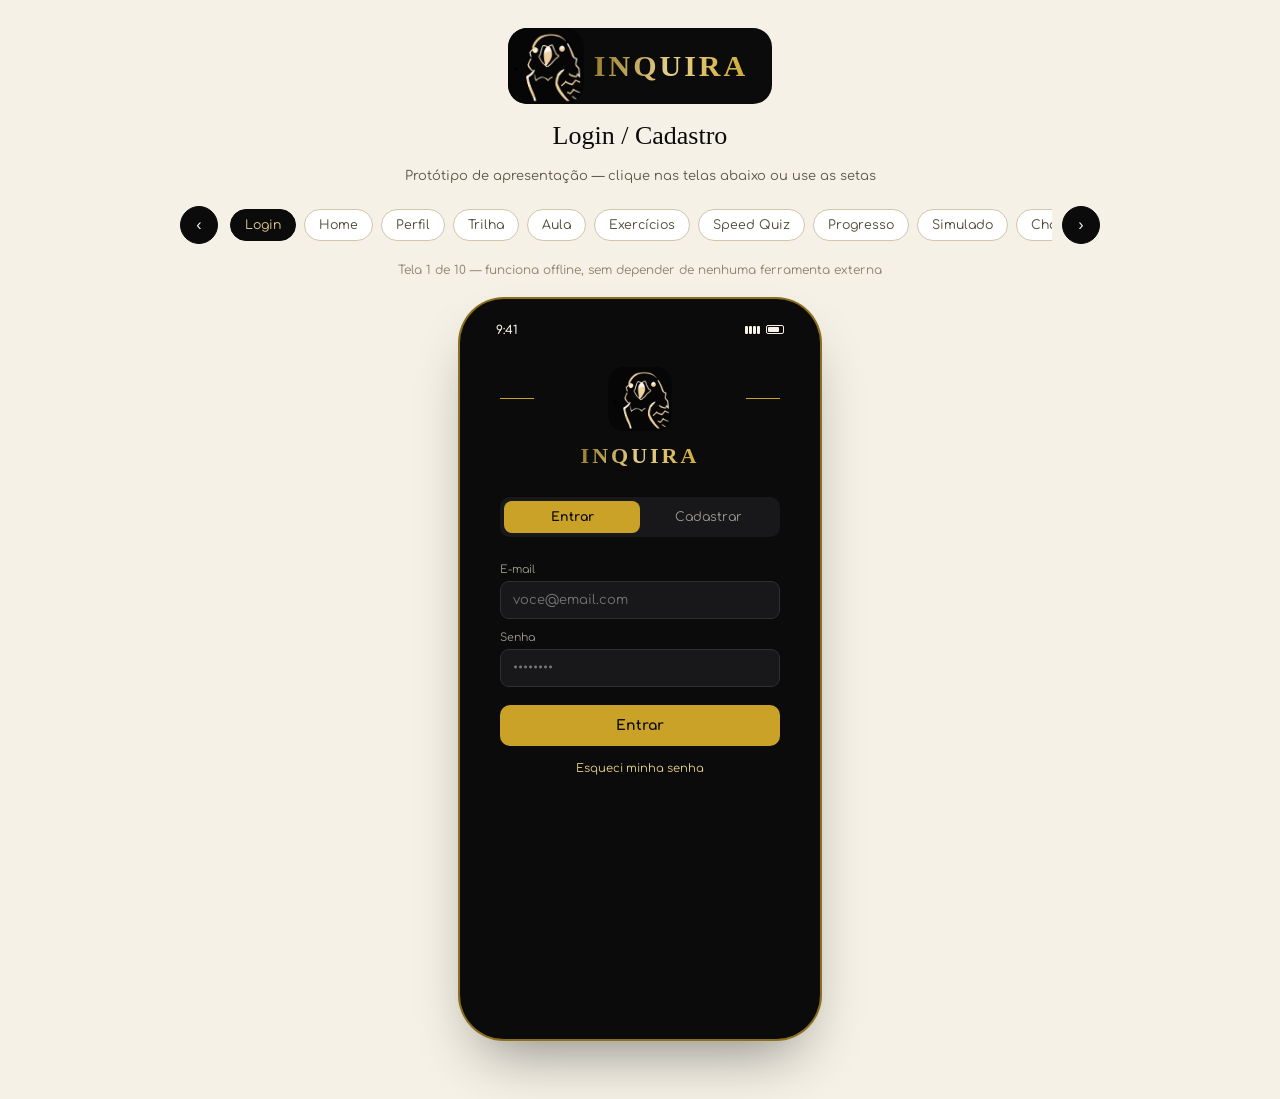
==== commit df4ade22: "Refatorar o CSS da estilização do nome Updated styles for .stage-logo-row and .stage-logo-name class" ====
--- a/index.html
+++ b/index.html
@@ -72,19 +72,25 @@
     display:flex;
     align-items:center;
     justify-content:center;
-    gap:14px;
-    margin-bottom:8px;
+    gap:0;
+    height:76px;
+    width:max-content;
+    margin:0 auto 8px;
+    padding-right:14px;
+    background:var(--ink);
+    border-radius:19px;
+    overflow:hidden;
   }
   .stage-logo-name,
   .phone-logo-name{
+    padding:4px 10px;
     font-family:var(--serif);
     font-weight:700;
     letter-spacing:3px;
-    background:linear-gradient(105deg,var(--gold-deep),var(--gold-soft),var(--gold));
+    background-image:linear-gradient(105deg,var(--gold-deep),var(--gold-soft),var(--gold));
     -webkit-background-clip:text;
     background-clip:text;
     color:transparent;
-  
   }
   .stage-logo-name{font-size:30px;}
 
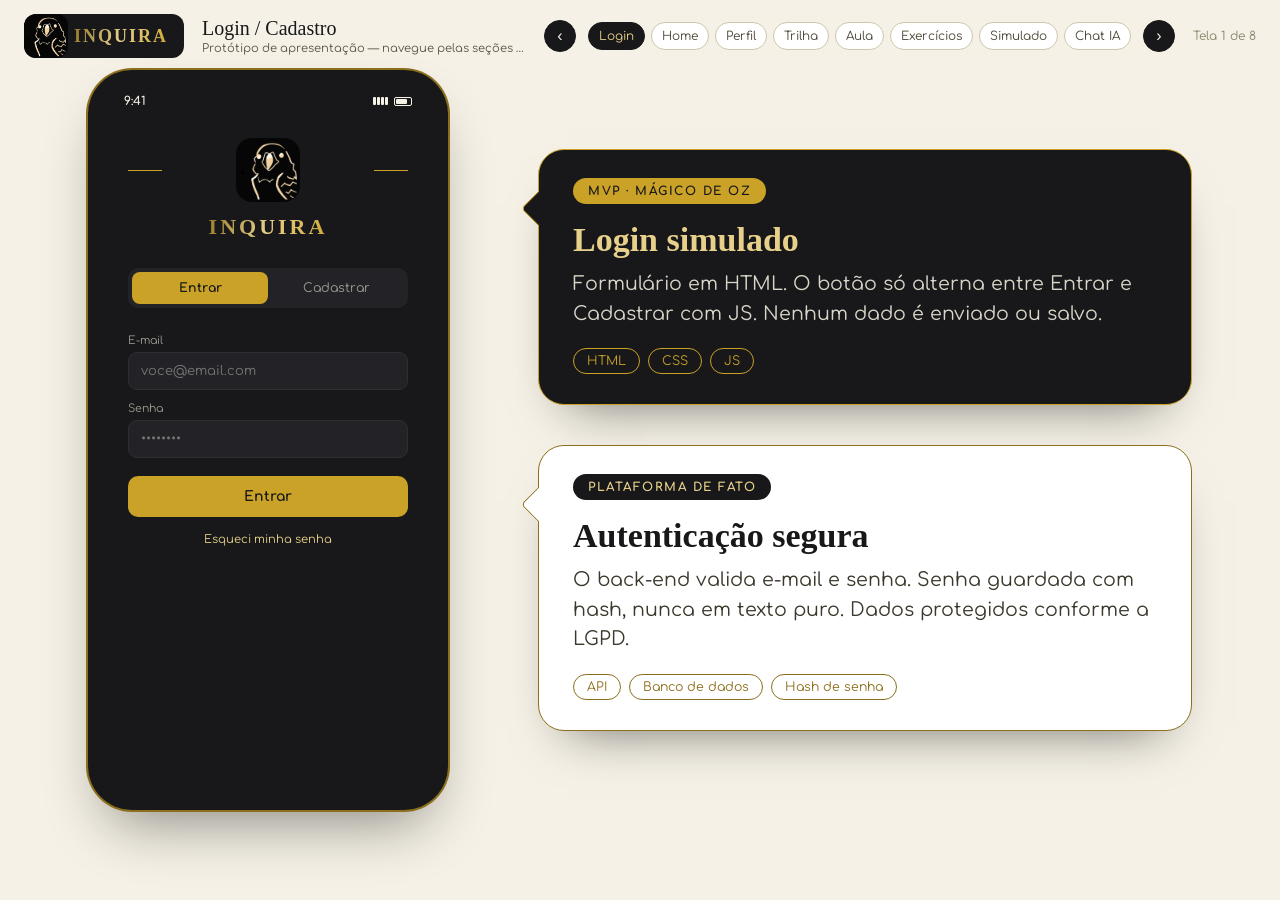
==== commit 02da93f2: "separacao do projeto e novos visuais" ====
--- a/index.html
+++ b/index.html
@@ -8,1000 +8,262 @@
 <link href="https://fonts.googleapis.com/css2?family=Comfortaa:wght@400;500;600;700&display=swap" rel="stylesheet">
 <!-- LOGO (aba do navegador): troque o href pelo mesmo arquivo/base64 usado em --logo-url -->
 <link rel="icon" type="image/png" href="logo-inquira.png">
-<style>
-  :root{
-    --ink:#0B0B0C;
-    --ink-2:#18181B;
-    --ink-3:#232326;
-    --gold:#C9A227;
-    --gold-soft:#E7D08A;
-    --gold-deep:#8C6F1D;
-    --paper:#F5F1E6;
-    --paper-dim:#E9E2CE;
-    --success:#6E8F63;
-    --danger:#A6543F;
-    --serif:'Times New Roman', Times, serif;
-    --round:'Comfortaa', sans-serif;
-
-    /* ====== LOGO — troque APENAS esta linha para atualizar o logo em toda a página ======
-       Opção A (arquivo separado, precisa estar na mesma pasta do .html ao apresentar):
-         --logo-url: url('logo-inquira.png');
-       Opção B (recomendado p/ apresentação — arquivo único, sem risco de link quebrado):
-         --logo-url: url('[data-uri]'); */
-    --logo-url: url('logo-inquira.png');
-
-    /* Se seu logo for de UMA SÓ COR (ex.: só dourado/branco), ele pode não aparecer bem
-       no painel externo, que tem fundo claro (creme). Se tiver uma versão do logo em preto
-       (ou escura) para fundo claro, troque a linha abaixo. Se não tiver, pode deixar igual
-       à de cima — a versão dourada ainda funciona sobre o creme, só com menos contraste. */
-    --logo-url-light-bg: url('logo-inquira.png');
-  }
-  *{box-sizing:border-box;}
-  html,body{margin:0;padding:0;}
-  body{
-    background:var(--paper);
-    font-family:var(--round);
-    color:var(--ink);
-    min-height:100vh;
-    padding:28px 16px 60px;
-  }
-  /* Classe reutilizável do logo — usada em todos os pontos abaixo.
-     Ela lê --logo-url, então não precisa mexer aqui, só na variável acima. */
-  .logo-mark{
-    position:relative;
-    display:inline-block;
-  }
-  .logo-mark::before{
-    content:'';
-    position:absolute;
-    top:0;
-    left:50%;
-    height:100%;
-    aspect-ratio:1;
-    transform:translateX(-50%);
-    background-image:var(--logo-url);
-    background-size:contain;
-    background-position:center;
-    background-repeat:no-repeat;
-    border-radius:25%;
-  }
-  .logo-mark.on-light::before{
-    background-image:var(--logo-url-light-bg);
-  }
-  .stage-logo-row{
-    display:flex;
-    align-items:center;
-    justify-content:center;
-    gap:0;
-    height:76px;
-    width:max-content;
-    margin:0 auto 8px;
-    padding-right:14px;
-    background:var(--ink);
-    border-radius:19px;
-    overflow:hidden;
-  }
-  .stage-logo-name,
-  .phone-logo-name{
-    padding:4px 10px;
-    font-family:var(--serif);
-    font-weight:700;
-    letter-spacing:3px;
-    background-image:linear-gradient(105deg,var(--gold-deep),var(--gold-soft),var(--gold));
-    -webkit-background-clip:text;
-    background-clip:text;
-    color:transparent;
-  }
-  .stage-logo-name{font-size:30px;}
-
-  .stage-header{
-    max-width:920px;
-    margin:0 auto 22px;
-    text-align:center;
-  }
-  .stage-header .brand{
-    font-family:var(--serif);
-    font-size:14px;
-    letter-spacing:2px;
-    color:var(--gold-deep);
-    margin-bottom:6px;
-  }
-  .stage-header h1{
-    font-family:var(--serif);
-    font-size:26px;
-    font-weight:400;
-    margin:150 0 4px;
-    color:var(--ink);
-  }
-  .stage-header p{
-    font-size:13px;
-    color:#5b5747;
-    margin:0;
-  }
-
-  .controls{
-    max-width:920px;
-    margin:0 auto 18px;
-    display:flex;
-    align-items:center;
-    gap:10px;
-  }
-  .nav-arrow{
-    flex:0 0 auto;
-    width:38px;height:38px;
-    border-radius:50%;
-    border:1px solid var(--ink);
-    background:var(--ink);
-    color:var(--paper);
-    font-size:16px;
-    cursor:pointer;
-    display:flex;align-items:center;justify-content:center;
-    transition:background .15s ease;
-  }
-  .nav-arrow:hover{background:var(--gold-deep);border-color:var(--gold-deep);}
-
-  .pill-track{
-    flex:1;
-    display:flex;
-    gap:8px;
-    overflow-x:auto;
-    padding:4px 2px;
-    scrollbar-width:thin;
-  }
-  .pill{
-    flex:0 0 auto;
-    padding:8px 14px;
-    border-radius:20px;
-    border:1px solid #cfc7ab;
-    background:#fff;
-    font-family:var(--round);
-    font-size:12.5px;
-    color:#4b4736;
-    cursor:pointer;
-    white-space:nowrap;
-    transition:all .15s ease;
-  }
-  .pill.active{
-    background:var(--ink);
-    border-color:var(--ink);
-    color:var(--gold-soft);
-  }
-
-  .stage-note{
-    max-width:920px;
-    margin:0 auto 22px;
-    text-align:center;
-    font-size:12px;
-    color:#8a836a;
-  }
-
-  /* ---------- PHONE FRAME ---------- */
-  .phone-wrap{
-    display:flex;
-    justify-content:center;
-  }
-  .phone{
-    width:360px;
-    height:740px;
-    background:var(--ink);
-    border-radius:44px;
-    padding:14px;
-    box-shadow:0 0 0 2px var(--gold-deep), 0 30px 60px -20px rgba(0,0,0,.45);
-    position:relative;
-  }
-  .phone-screen{
-    width:100%;height:100%;
-    background:var(--ink);
-    border-radius:30px;
-    overflow:hidden;
-    position:relative;
-    display:flex;
-    flex-direction:column;
-  }
-  .status-bar{
-    height:34px;
-    flex:0 0 auto;
-    display:flex;
-    align-items:center;
-    justify-content:space-between;
-    padding:0 22px;
-    color:var(--paper);
-    font-size:12px;
-    font-family:var(--round);
-    font-weight:600;
-  }
-  .status-bar .icons{display:flex;gap:5px;align-items:center;}
-  .status-bar .bars span{display:inline-block;width:3px;height:8px;background:var(--paper);margin-right:1px;border-radius:1px;}
-  .status-bar .battery{width:18px;height:9px;border:1px solid var(--paper);border-radius:2px;position:relative;display:inline-block;}
-  .status-bar .battery::after{content:'';position:absolute;left:1px;top:1px;bottom:1px;width:70%;background:var(--paper);border-radius:1px;}
-
-  .screen-body{
-    flex:1;
-    overflow-y:auto;
-    padding:16px 18px 10px;
-    color:var(--paper);
-  }
-  .screen-body::-webkit-scrollbar{width:0;}
-
-  .bottom-nav{
-    flex:0 0 auto;
-    display:flex;
-    justify-content:space-around;
-    padding:10px 8px 16px;
-    border-top:1px solid #2a2a2d;
-  }
-  .bottom-nav .item{
-    display:flex;flex-direction:column;align-items:center;gap:4px;
-    font-size:9.5px;color:#7a7a80;
-    cursor:pointer;
-  }
-  .bottom-nav .item.active{color:var(--gold);}
-  .bottom-nav .dot{width:18px;height:18px;border-radius:6px;border:1.4px solid currentColor;}
-
-  .screen{display:none;flex-direction:column;height:100%;}
-  .screen.active{display:flex;}
-
-  /* ---------- SHARED UI ---------- */
-  h2.h-serif{
-    font-family:var(--serif);
-    font-weight:400;
-    font-size:20px;
-    margin:0 0 2px;
-    color:var(--paper);
-  }
-  .muted{color:#9c9a90;font-size:12px;}
-  .card{
-    background:var(--ink-2);
-    border:1px solid #2b2b2e;
-    border-radius:10px;
-    padding:14px;
-  }
-  .hairline{
-    height:1px;
-    background:linear-gradient(to right, transparent, var(--gold), transparent);
-    margin:14px 0;
-  }
-  .btn-gold{
-    background:var(--gold);
-    color:var(--ink);
-    border:none;
-    border-radius:10px;
-    padding:13px;
-    font-family:var(--round);
-    font-weight:700;
-    font-size:14px;
-    cursor:pointer;
-    width:100%;
-    transition:filter .15s ease;
-  }
-  .btn-gold:hover{filter:brightness(1.08);}
-  .btn-gold:disabled{background:#4a4636;color:#8a856c;cursor:not-allowed;}
-  .btn-ghost{
-    background:transparent;
-    border:1px solid #3a3a3d;
-    color:var(--paper);
-    border-radius:10px;
-    padding:11px;
-    font-family:var(--round);
-    font-size:13px;
-    cursor:pointer;
-    width:100%;
-  }
-  .xp-bar-track{
-    height:8px;background:#2b2b2e;border-radius:6px;overflow:hidden;
-  }
-  .xp-bar-fill{
-    height:100%;background:linear-gradient(to right, var(--gold-deep), var(--gold));
-    border-radius:6px;
-  }
-  .avatar{
-    width:46px;height:46px;border-radius:50%;
-    background:var(--ink-3);
-    border:2px solid var(--gold);
-    display:flex;align-items:center;justify-content:center;
-    font-family:var(--serif);font-size:16px;color:var(--gold-soft);
-    flex:0 0 auto;
-  }
-  .avatar.lg{width:84px;height:84px;font-size:26px;}
-
-  /* ===================== LOGIN ===================== */
-  #screen-login .screen-body{
-    display:flex;flex-direction:column;justify-content:flex-start;align-items:center;
-    text-align:center;
-    padding:20px 26px;
-  }
-  .wordmark-row{display:flex;align-items:center;gap:4px;margin-bottom:10px;}
-  .wordmark-row .rule{width:34px;height:1px;background:var(--gold);}
-  .phone-logo-name{font-size:22px;line-height:1;margin-bottom:26px;}
-  .wordmark{font-family:var(--serif);font-size:30px;letter-spacing:3px;color:var(--paper);}
-  .mode-toggle{
-    display:flex;width:100%;background:var(--ink-2);border-radius:10px;padding:4px;margin-bottom:26px;
-  }
-  .mode-toggle button{
-    flex:1;padding:9px;border:none;background:transparent;color:#9c9a90;
-    font-family:var(--round);font-size:12.5px;border-radius:8px;cursor:pointer;
-  }
-  .mode-toggle button.active{background:var(--gold);color:var(--ink);font-weight:700;}
-  .field{
-    width:100%;text-align:left;margin-bottom:12px;
-  }
-  .field label{font-size:11px;color:#9c9a90;display:block;margin-bottom:5px;}
-  .field input{
-    width:100%;background:var(--ink-2);border:1px solid #2f2f32;border-radius:9px;
-    padding:11px 12px;color:var(--paper);font-family:var(--round);font-size:13px;
-  }
-  .field input:focus{outline:1px solid var(--gold);}
-  .login-footnote{margin-top:16px;font-size:11.5px;color:#8a887d;}
-  .login-footnote span{color:var(--gold-soft);cursor:pointer;}
-
-  /* ===================== HOME ===================== */
-  .greet-row{display:flex;justify-content:space-between;align-items:center;margin-bottom:16px;}
-  .xp-strip{display:flex;align-items:center;justify-content:space-between;margin-bottom:6px;}
-  .xp-strip .lvl{font-family:var(--serif);font-size:13px;color:var(--gold-soft);}
-  .continue-card{margin-bottom:18px;}
-  .continue-card .top{display:flex;justify-content:space-between;align-items:baseline;margin-bottom:8px;}
-  .continue-card .top .tag{font-size:10.5px;color:#9c9a90;}
-  .subject-row{display:flex;gap:10px;overflow-x:auto;margin-bottom:18px;padding-bottom:4px;}
-  .subject-chip{
-    flex:0 0 auto;width:84px;padding:12px 10px;border-radius:10px;background:var(--ink-2);
-    border:1px solid #2b2b2e;text-align:center;font-size:11px;
-  }
-  .subject-chip .ic{font-size:18px;margin-bottom:6px;}
-  .tiles-row{display:flex;gap:10px;}
-  .tile{
-    flex:1;background:var(--ink-2);border:1px solid var(--gold-deep);border-radius:10px;
-    padding:14px 10px;text-align:center;cursor:pointer;
-  }
-  .tile .ic{font-size:20px;margin-bottom:6px;}
-  .tile .lbl{font-family:var(--serif);font-size:13px;color:var(--paper);}
-
-  /* ===================== PROFILE ===================== */
-  .profile-head{display:flex;flex-direction:column;align-items:center;text-align:center;margin-bottom:16px;}
-  .badge-pill{
-    margin-top:8px;display:inline-block;background:var(--ink-2);border:1px solid var(--gold);
-    color:var(--gold-soft);font-size:11px;padding:4px 12px;border-radius:20px;
-  }
-  .stat-trio{display:flex;gap:8px;margin-bottom:18px;}
-  .stat-tile{flex:1;text-align:center;padding:12px 4px;}
-  .stat-tile .num{font-family:var(--serif);font-size:19px;color:var(--gold-soft);}
-  .stat-tile .lbl{font-size:10px;color:#9c9a90;margin-top:2px;}
-  .section-title{font-size:11.5px;color:#9c9a90;letter-spacing:.4px;margin:16px 0 8px;}
-  .ach-grid{display:grid;grid-template-columns:repeat(4,1fr);gap:8px;}
-  .ach{
-    aspect-ratio:1;border-radius:10px;display:flex;align-items:center;justify-content:center;
-    font-size:18px;background:var(--ink-2);border:1px solid #2b2b2e;
-  }
-  .ach.earned{background:linear-gradient(145deg,#2a230f,#1c1a10);border-color:var(--gold);}
-  .ach.locked{opacity:.35;filter:grayscale(1);}
-  .mastery-row{margin-bottom:10px;}
-  .mastery-row .mtop{display:flex;justify-content:space-between;font-size:11.5px;margin-bottom:4px;}
-  .activity-item{display:flex;justify-content:space-between;padding:9px 0;border-bottom:1px solid #232326;font-size:12px;}
-  .activity-item .plus{color:var(--gold-soft);font-family:var(--serif);}
-
-  /* ===================== LEARNING PATH ===================== */
-  .path-list{position:relative;padding-left:26px;}
-  .path-list::before{
-    content:'';position:absolute;left:9px;top:6px;bottom:6px;width:2px;background:#2b2b2e;
-  }
-  .path-item{position:relative;padding:12px 0 12px 14px;}
-  .path-item .node{
-    position:absolute;left:-26px;top:14px;width:19px;height:19px;border-radius:50%;
-    background:var(--ink);border:2px solid #3a3a3d;display:flex;align-items:center;justify-content:center;
-    font-size:10px;color:#6c6a62;
-  }
-  .path-item.done .node{background:var(--gold);border-color:var(--gold);color:var(--ink);}
-  .path-item.current .node{
-    border-color:var(--gold);color:var(--gold);
-    box-shadow:0 0 0 0 rgba(201,162,39,.5);
-    animation:pulse 1.8s infinite;
-  }
-  @keyframes pulse{
-    0%{box-shadow:0 0 0 0 rgba(201,162,39,.45);}
-    70%{box-shadow:0 0 0 9px rgba(201,162,39,0);}
-    100%{box-shadow:0 0 0 0 rgba(201,162,39,0);}
-  }
-  .path-item .card{cursor:pointer;}
-  .path-item.locked .card{opacity:.45;cursor:not-allowed;}
-  .path-item .card .name{font-size:13.5px;}
-  .path-item .card .meta{font-size:10.5px;color:#9c9a90;margin-top:3px;}
-
-  /* ===================== LESSON ===================== */
-  .video-box{
-    background:#000;border-radius:10px;aspect-ratio:16/10;display:flex;align-items:center;justify-content:center;margin-bottom:14px;
-    border:1px solid #2b2b2e;
-  }
-  .play-btn{
-    width:52px;height:52px;border-radius:50%;background:var(--gold);display:flex;align-items:center;justify-content:center;
-    color:var(--ink);font-size:18px;cursor:pointer;
-  }
-  .tab-pill-row{display:flex;background:var(--ink-2);border-radius:10px;padding:4px;margin-bottom:14px;}
-  .tab-pill-row button{flex:1;background:transparent;border:none;padding:8px;font-family:var(--round);font-size:12px;color:#9c9a90;border-radius:8px;cursor:pointer;}
-  .tab-pill-row button.active{background:var(--gold);color:var(--ink);font-weight:700;}
-  .lesson-idx-item{display:flex;gap:10px;padding:8px 0;font-size:12px;border-bottom:1px solid #232326;}
-  .lesson-idx-item .time{color:var(--gold-soft);font-family:var(--serif);flex:0 0 auto;width:44px;}
-  .resource-item{display:flex;align-items:center;gap:10px;padding:10px;background:var(--ink-2);border-radius:8px;margin-bottom:8px;font-size:12px;}
-
-  /* ===================== EXERCISES ===================== */
-  .q-progress{font-size:11px;color:#9c9a90;margin-bottom:6px;}
-  .q-text{font-family:var(--serif);font-size:16px;line-height:1.4;margin-bottom:14px;}
-  .option{
-    display:flex;gap:10px;align-items:flex-start;padding:12px;border:1px solid #2b2b2e;border-radius:10px;
-    margin-bottom:9px;cursor:pointer;font-size:13px;background:var(--ink-2);
-  }
-  .option .letter{
-    width:22px;height:22px;border-radius:50%;border:1px solid #4a4a4e;display:flex;align-items:center;justify-content:center;
-    font-size:11px;flex:0 0 auto;
-  }
-  .option.selected{border-color:var(--gold);}
-  .option.selected .letter{background:var(--gold);color:var(--ink);border-color:var(--gold);}
-  .option.correct{border-color:var(--success);background:#1c2a1a;}
-  .option.incorrect{border-color:var(--danger);background:#2a1c19;}
-  .explain-box{
-    margin-top:6px;padding:12px;background:var(--ink-2);border-left:3px solid var(--gold);border-radius:6px;font-size:12px;color:#c9c6ba;
-  }
-  .results-box{text-align:center;padding:34px 10px;}
-  .results-box .big{font-family:var(--serif);font-size:38px;color:var(--gold-soft);}
-
-  /* ===================== SPEED QUIZ ===================== */
-  .timer-track{height:9px;border-radius:5px;background:#2b2b2e;overflow:hidden;margin-bottom:16px;}
-  .timer-fill{height:100%;width:100%;background:var(--gold);transition:width .2s linear, background .3s ease;}
-  .quiz-topline{display:flex;justify-content:space-between;align-items:center;margin-bottom:14px;}
-  .quiz-score{font-family:var(--serif);font-size:20px;color:var(--gold-soft);}
-  .combo-badge{
-    position:absolute;top:50%;left:50%;transform:translate(-50%,-50%) scale(0);
-    background:var(--gold);color:var(--ink);padding:10px 18px;border-radius:30px;font-weight:700;font-size:14px;
-    transition:transform .25s ease;pointer-events:none;
-  }
-  .combo-badge.show{transform:translate(-50%,-50%) scale(1);}
-
-  /* ===================== PROGRESS ===================== */
-  .heatmap{display:grid;grid-template-columns:repeat(7,1fr);gap:5px;margin-bottom:6px;}
-  .heat-cell{aspect-ratio:1;border-radius:3px;background:#232326;}
-
-  /* ===================== MOCK EXAM ===================== */
-  .exam-timer{
-    display:flex;justify-content:space-between;align-items:center;background:var(--ink-2);
-    border:1px solid var(--gold-deep);border-radius:10px;padding:10px 14px;margin-bottom:14px;
-  }
-  .exam-timer .t{font-family:var(--serif);font-size:19px;color:var(--gold-soft);}
-  .nav-grid{display:grid;grid-template-columns:repeat(8,1fr);gap:6px;margin-bottom:16px;}
-  .nav-grid .n{
-    aspect-ratio:1;border-radius:6px;border:1px solid #3a3a3d;display:flex;align-items:center;justify-content:center;
-    font-size:10px;color:#9c9a90;cursor:pointer;background:var(--ink-2);
-  }
-  .nav-grid .n.answered{background:var(--gold);color:var(--ink);border-color:var(--gold);font-weight:700;}
-  .area-row{margin-bottom:10px;}
-  .area-row .atop{display:flex;justify-content:space-between;font-size:11.5px;margin-bottom:4px;}
-
-  /* ===================== AI CHAT ===================== */
-  .chat-scroll{display:flex;flex-direction:column;gap:10px;}
-  .bubble{max-width:78%;padding:10px 13px;border-radius:14px;font-size:12.5px;line-height:1.45;}
-  .bubble.user{align-self:flex-end;background:var(--gold);color:var(--ink);border-bottom-right-radius:4px;}
-  .bubble.ai{align-self:flex-start;background:var(--ink-2);border:1px solid #2b2b2e;border-bottom-left-radius:4px;}
-  .typing{align-self:flex-start;display:flex;gap:4px;padding:10px 13px;background:var(--ink-2);border-radius:14px;border-bottom-left-radius:4px;}
-  .typing span{width:5px;height:5px;border-radius:50%;background:#9c9a90;animation:blink 1.2s infinite;}
-  .typing span:nth-child(2){animation-delay:.2s;}
-  .typing span:nth-child(3){animation-delay:.4s;}
-  @keyframes blink{0%,80%,100%{opacity:.25;}40%{opacity:1;}}
-  .chip-row{display:flex;gap:8px;margin:10px 0;}
-  .chip{background:transparent;border:1px solid var(--gold);color:var(--gold-soft);font-size:11px;padding:7px 12px;border-radius:20px;cursor:pointer;}
-  .chat-input-row{display:flex;gap:8px;padding-top:10px;border-top:1px solid #232326;}
-  .chat-input-row input{
-    flex:1;background:var(--ink-2);border:1px solid #2f2f32;border-radius:20px;padding:10px 14px;color:var(--paper);font-family:var(--round);font-size:12.5px;
-  }
-  .send-btn{
-    width:38px;height:38px;border-radius:50%;border:none;background:#3a3a3d;color:#7a7a80;cursor:pointer;font-size:14px;
-    transition:all .15s ease;
-  }
-  .send-btn.ready{background:var(--gold);color:var(--ink);}
-</style>
+<link rel="stylesheet" href="style.css">
 </head>
 <body>
 
-  <div class="stage-header">
-<!-- painel externo -->
-<div class="stage-logo-row"><div class="logo-mark on-light" ... style="width:76px;height:76px;"></div><div class="stage-logo-name">INQUIRA</div></div>
-    <h1 id="screenTitle">Login / Cadastro</h1>
-    <p>Protótipo de apresentação — clique nas telas abaixo ou use as setas</p>
+  <!-- ===== BARRA SUPERIOR: [logo] título+subtítulo | < seções > | Tela n de N ===== -->
+  <header class="topbar">
+    <div class="stage-logo-row"><div class="logo-mark on-light" style="width:44px;height:44px;"></div><div class="stage-logo-name">INQUIRA</div></div>
+    <div class="stage-header">
+      <h1 id="screenTitle">Login / Cadastro</h1>
+      <p>Protótipo de apresentação — navegue pelas seções ou use as setas</p>
+    </div>
+    <div class="controls">
+      <button class="nav-arrow" onclick="prevScreen()">‹</button>
+      <div class="pill-track" id="pillTrack"></div>
+      <button class="nav-arrow" onclick="nextScreen()">›</button>
+    </div>
+    <div class="stage-note">Tela <span id="screenIndex">1</span> de <span id="screenTotal">10</span></div>
+  </header>
+
+  <div class="stage">
+
+    <!-- ===== COLUNA ESQUERDA: celular ===== -->
+    <div class="stage-left">
+    <div class="phone-wrap">
+      <div class="phone">
+        <div class="phone-screen">
+          <div class="status-bar">
+            <span>9:41</span>
+            <span class="icons">
+              <span class="bars"><span></span><span></span><span></span><span></span></span>
+              <span class="battery"></span>
+            </span>
+          </div>
+
+          <!-- ============ LOGIN ============ -->
+          <div class="screen active" id="screen-login">
+            <div class="screen-body">
+              <!-- LOGO (dentro do app, tela de Login): ponto mais nobre para o logo -->
+              <div class="wordmark-row"><div class="rule"></div><div class="logo-mark" ... style="width:204px;height:64px;"></div><div class="rule"></div></div>
+              <div class="phone-logo-name">INQUIRA</div>
+              <div class="mode-toggle">
+                <button class="active" id="loginModeBtn" onclick="setLoginMode('login')">Entrar</button>
+                <button id="signupModeBtn" onclick="setLoginMode('signup')">Cadastrar</button>
+              </div>
+              <div class="field" id="nameField" style="display:none;">
+                <label>Nome</label>
+                <input type="text" placeholder="Como podemos te chamar?">
+              </div>
+              <div class="field">
+                <label>E-mail</label>
+                <input type="email" placeholder="voce@email.com">
+              </div>
+              <div class="field">
+                <label>Senha</label>
+                <input type="password" placeholder="••••••••">
+              </div>
+              <button class="btn-gold" id="loginSubmitBtn" style="margin-top:6px;">Entrar</button>
+              <div class="login-footnote"><span>Esqueci minha senha</span></div>
+            </div>
+          </div>
+
+          <!-- ============ HOME ============ -->
+          <div class="screen" id="screen-home">
+            <div class="screen-body">
+              <div class="greet-row">
+                <div>
+                  <div class="muted">Boa tarde</div>
+                  <h2 class="h-serif">Barbara</h2>
+                </div>
+                <div class="avatar">BK</div>
+              </div>
+              <div class="card" style="margin-bottom:16px;">
+                <div class="xp-strip"><span class="lvl">Nível 7 · Estudiosa</span><span class="muted">2.480 XP</span></div>
+                <div class="xp-bar-track"><div class="xp-bar-fill" style="width:62%;"></div></div>
+              </div>
+              <div class="card continue-card" onclick="goTo('screen-path')" style="cursor:pointer;">
+                <div class="top"><span class="tag">CONTINUAR ESTUDANDO</span><span class="tag">68%</span></div>
+                <div class="h-serif" style="font-size:15px;">Trigonometria</div>
+                <div class="xp-bar-track" style="margin-top:8px;"><div class="xp-bar-fill" style="width:68%;"></div></div>
+              </div>
+              <div class="section-title">TRILHAS</div>
+              <div class="subject-row">
+                <div class="subject-chip"><div class="ic">∑</div>Matemática</div>
+                <div class="subject-chip"><div class="ic">✎</div>Português</div>
+                <div class="subject-chip"><div class="ic">⚛</div>Física</div>
+                <div class="subject-chip"><div class="ic">⚗</div>Química</div>
+                <div class="subject-chip"><div class="ic">🌍</div>Geografia</div>
+              </div>
+              <div class="tiles-row">
+                <div class="tile" onclick="goTo('screen-exam')"><div class="ic">⏱</div><div class="lbl">Simulado</div></div>
+              </div>
+            </div>
+            <div class="bottom-nav">
+              <div class="item active" onclick="goTo('screen-home')"><div class="dot"></div>Início</div>
+              <div class="item" onclick="goTo('screen-path')"><div class="dot"></div>Trilhas</div>
+              <div class="item" onclick="goTo('screen-chat')"><div class="dot"></div>IA</div>
+              <div class="item" onclick="goTo('screen-profile')"><div class="dot"></div>Perfil</div>
+            </div>
+          </div>
+
+          <!-- ============ PROFILE ============ -->
+          <div class="screen" id="screen-profile">
+            <div class="screen-body">
+              <div class="profile-head">
+                <div class="avatar lg">BK</div>
+                <h2 class="h-serif" style="margin-top:10px;">Barbara Karolinny</h2>
+                <div class="badge-pill">🏅 Estudiosa Nível 7</div>
+              </div>
+              <div class="stat-trio">
+                <div class="card stat-tile"><div class="num">2.480</div><div class="lbl">XP total</div></div>
+                <div class="card stat-tile"><div class="num">12</div><div class="lbl">Sequência</div></div>
+                <div class="card stat-tile"><div class="num">#34</div><div class="lbl">Ranking</div></div>
+              </div>
+              <div class="xp-bar-track"><div class="xp-bar-fill" style="width:62%;"></div></div>
+              <div class="muted" style="margin-top:5px;">620 XP para o Nível 8</div>
+
+              <div class="section-title">CONQUISTAS</div>
+              <div class="ach-grid">
+                <div class="ach earned">🏆</div><div class="ach earned">🔥</div><div class="ach earned">📚</div><div class="ach locked">🎯</div>
+                <div class="ach earned">⚡</div><div class="ach locked">🧠</div><div class="ach locked">🌟</div><div class="ach locked">👑</div>
+              </div>
+
+              <div class="section-title">DOMÍNIO POR MATÉRIA</div>
+              <div class="mastery-row"><div class="mtop"><span>Matemática</span><span>80%</span></div><div class="xp-bar-track"><div class="xp-bar-fill" style="width:80%;"></div></div></div>
+              <div class="mastery-row"><div class="mtop"><span>Português</span><span>65%</span></div><div class="xp-bar-track"><div class="xp-bar-fill" style="width:65%;"></div></div></div>
+              <div class="mastery-row"><div class="mtop"><span>Física</span><span>44%</span></div><div class="xp-bar-track"><div class="xp-bar-fill" style="width:44%;"></div></div></div>
+
+              <div class="section-title">ATIVIDADE RECENTE</div>
+              <div class="activity-item"><span>Concluiu: Lei dos Senos</span><span class="plus">+50</span></div>
+              <div class="activity-item"><span>Simulado ENEM #3</span><span class="plus">+210</span></div>
+            </div>
+            <div class="bottom-nav">
+              <div class="item" onclick="goTo('screen-home')"><div class="dot"></div>Início</div>
+              <div class="item" onclick="goTo('screen-path')"><div class="dot"></div>Trilhas</div>
+              <div class="item" onclick="goTo('screen-chat')"><div class="dot"></div>IA</div>
+              <div class="item active" onclick="goTo('screen-profile')"><div class="dot"></div>Perfil</div>
+            </div>
+          </div>
+
+          <!-- ============ LEARNING PATH ============ -->
+          <div class="screen" id="screen-path">
+            <div class="screen-body">
+              <h2 class="h-serif">Trilha: Trigonometria</h2>
+              <div class="muted" style="margin-bottom:14px;">4 de 6 módulos concluídos</div>
+              <div class="path-list">
+                <div class="path-item done"><div class="node">✓</div><div class="card"><div class="name">Ângulos e Triângulos</div><div class="meta">Concluído · +40 XP</div></div></div>
+                <div class="path-item done"><div class="node">✓</div><div class="card"><div class="name">Seno e Cosseno</div><div class="meta">Concluído · +40 XP</div></div></div>
+                <div class="path-item done"><div class="node">✓</div><div class="card"><div class="name">Tangente</div><div class="meta">Concluído · +40 XP</div></div></div>
+                <div class="path-item current"><div class="node">4</div><div class="card" onclick="goTo('screen-lesson')"><div class="name">Lei dos Senos</div><div class="meta">Em andamento · 68%</div></div></div>
+                <div class="path-item locked"><div class="node">🔒</div><div class="card"><div class="name">Lei dos Cossenos</div><div class="meta">Bloqueado</div></div></div>
+                <div class="path-item locked"><div class="node">🔒</div><div class="card"><div class="name">Aplicações no ENEM</div><div class="meta">Bloqueado</div></div></div>
+              </div>
+            </div>
+            <div class="bottom-nav">
+              <div class="item" onclick="goTo('screen-home')"><div class="dot"></div>Início</div>
+              <div class="item active" onclick="goTo('screen-path')"><div class="dot"></div>Trilhas</div>
+              <div class="item" onclick="goTo('screen-chat')"><div class="dot"></div>IA</div>
+              <div class="item" onclick="goTo('screen-profile')"><div class="dot"></div>Perfil</div>
+            </div>
+          </div>
+
+          <!-- ============ LESSON ============ -->
+          <div class="screen" id="screen-lesson">
+            <div class="screen-body">
+              <h2 class="h-serif">Lei dos Senos</h2>
+              <div class="muted" style="margin-bottom:12px;">Trigonometria · Módulo 4</div>
+              <div class="video-box"><div class="play-btn">▶</div></div>
+              <div class="tab-pill-row">
+                <button class="active" onclick="setLessonTab(this,'video')">Vídeo</button>
+                <button onclick="setLessonTab(this,'notas')">Notas</button>
+                <button onclick="setLessonTab(this,'recursos')">Recursos</button>
+              </div>
+              <div id="lessonTabContent">
+                <div class="lesson-idx-item"><span class="time">00:00</span><span>Introdução ao problema</span></div>
+                <div class="lesson-idx-item"><span class="time">02:15</span><span>Demonstração da fórmula</span></div>
+                <div class="lesson-idx-item"><span class="time">05:40</span><span>Exemplo resolvido</span></div>
+                <div class="lesson-idx-item"><span class="time">08:20</span><span>Erros comuns</span></div>
+              </div>
+            </div>
+          </div>
+
+          <!-- ============ EXERCISES ============ -->
+          <div class="screen" id="screen-exercises">
+            <div class="screen-body" id="exBody"></div>
+          </div>
+
+          <!-- ============ MOCK EXAM ============ -->
+          <div class="screen" id="screen-exam">
+            <div class="screen-body">
+              <div class="exam-timer"><span class="muted">Tempo restante</span><span class="t" id="examTimer">04:58:32</span></div>
+              <div class="nav-grid" id="examGrid"></div>
+              <div class="q-text">Um terreno retangular tem 40 m de perímetro. Se a largura é 2/3 do comprimento, qual é a área do terreno?</div>
+              <div class="option" onclick="selectExamOption(this)"><div class="letter">A</div>48 m²</div>
+              <div class="option" onclick="selectExamOption(this)"><div class="letter">B</div>72 m²</div>
+              <div class="option" onclick="selectExamOption(this)"><div class="letter">C</div>96 m²</div>
+              <div class="option" onclick="selectExamOption(this)"><div class="letter">D</div>108 m²</div>
+              <div class="option" onclick="selectExamOption(this)"><div class="letter">E</div>120 m²</div>
+              <div class="hairline"></div>
+              <div class="section-title">RESULTADO POR ÁREA (simulado anterior)</div>
+              <div class="area-row"><div class="atop"><span>Matemática</span><span>7/10</span></div><div class="xp-bar-track"><div class="xp-bar-fill" style="width:70%;"></div></div></div>
+              <div class="area-row"><div class="atop"><span>Linguagens</span><span>8/10</span></div><div class="xp-bar-track"><div class="xp-bar-fill" style="width:80%;"></div></div></div>
+              <div class="area-row"><div class="atop"><span>Humanas</span><span>6/10</span></div><div class="xp-bar-track"><div class="xp-bar-fill" style="width:60%;"></div></div></div>
+              <div class="area-row"><div class="atop"><span>Natureza</span><span>5/10</span></div><div class="xp-bar-track"><div class="xp-bar-fill" style="width:50%;"></div></div></div>
+            </div>
+          </div>
+
+          <!-- ============ AI CHAT ============ -->
+          <div class="screen" id="screen-chat">
+            <div class="screen-body">
+              <h2 class="h-serif" style="margin-bottom:12px;">Assistente INQUIRA</h2>
+              <div class="chat-scroll" id="chatScroll">
+                <div class="bubble user">Como eu resolvo essa questão de Lei dos Senos?</div>
+                <div class="bubble ai">Antes de te dar a fórmula: você já identificou quais lados e ângulos o problema te dá? Isso decide qual caso da Lei dos Senos usar.</div>
+                <div class="bubble user">Dei um ângulo e o lado oposto, e outro ângulo.</div>
+                <div class="bubble ai">Ótimo, esse é o caso clássico ângulo-lado-ângulo. Tente montar a proporção a/sen(A) = b/sen(B) com o que você já tem — o que fica dos dois lados da igualdade?</div>
+              </div>
+              <div class="chip-row">
+                <button class="chip" onclick="chatQuick('dica')">Dica</button>
+                <button class="chip" onclick="chatQuick('resolucao')">Ver resolução</button>
+              </div>
+            </div>
+            <div class="chat-input-row" style="padding:0 18px 16px;">
+              <input type="text" id="chatInput" placeholder="Digite sua dúvida..." oninput="checkChatInput()">
+              <button class="send-btn" id="sendBtn" onclick="sendChat()">➤</button>
+            </div>
+          </div>
+
+        </div>
+      </div>
+    </div>
+
+    </div>
+
+    <!-- ===== COLUNA DIREITA: balões de apoio ===== -->
+    <div class="stage-right">
+      <!-- Textos dos balões: edite em "notes" no script.js (ou clique no texto e digite ao vivo) -->
+      <div class="balloons">
+        <section class="balloon mvp" id="balloonMvp">
+          <div class="balloon-tag">MVP · Mágico de Oz</div>
+          <h3 class="balloon-title" contenteditable="true" spellcheck="false" data-side="mvp" data-field="title"></h3>
+          <p class="balloon-text" contenteditable="true" spellcheck="false" data-side="mvp" data-field="text"></p>
+          <div class="balloon-tech" id="techMvp"></div>
+        </section>
+
+        <section class="balloon real" id="balloonReal">
+          <div class="balloon-tag">Plataforma de fato</div>
+          <h3 class="balloon-title" contenteditable="true" spellcheck="false" data-side="real" data-field="title"></h3>
+          <p class="balloon-text" contenteditable="true" spellcheck="false" data-side="real" data-field="text"></p>
+          <div class="balloon-tech" id="techReal"></div>
+        </section>
+      </div>
+    </div>
+
   </div>
 
-  <div class="controls">
-    <button class="nav-arrow" onclick="prevScreen()">‹</button>
-    <div class="pill-track" id="pillTrack"></div>
-    <button class="nav-arrow" onclick="nextScreen()">›</button>
-  </div>
-  <div class="stage-note">Tela <span id="screenIndex">1</span> de <span id="screenTotal">10</span> — funciona offline, sem depender de nenhuma ferramenta externa</div>
-
-  <div class="phone-wrap">
-    <div class="phone">
-      <div class="phone-screen">
-        <div class="status-bar">
-          <span>9:41</span>
-          <span class="icons">
-            <span class="bars"><span></span><span></span><span></span><span></span></span>
-            <span class="battery"></span>
-          </span>
-        </div>
-
-        <!-- ============ LOGIN ============ -->
-        <div class="screen active" id="screen-login">
-          <div class="screen-body">
-            <!-- LOGO (dentro do app, tela de Login): ponto mais nobre para o logo -->
-            <div class="wordmark-row"><div class="rule"></div><div class="logo-mark" ... style="width:204px;height:64px;"></div><div class="rule"></div></div>
-            <div class="phone-logo-name">INQUIRA</div>
-            <div class="mode-toggle">
-              <button class="active" id="loginModeBtn" onclick="setLoginMode('login')">Entrar</button>
-              <button id="signupModeBtn" onclick="setLoginMode('signup')">Cadastrar</button>
-            </div>
-            <div class="field" id="nameField" style="display:none;">
-              <label>Nome</label>
-              <input type="text" placeholder="Como podemos te chamar?">
-            </div>
-            <div class="field">
-              <label>E-mail</label>
-              <input type="email" placeholder="voce@email.com">
-            </div>
-            <div class="field">
-              <label>Senha</label>
-              <input type="password" placeholder="••••••••">
-            </div>
-            <button class="btn-gold" id="loginSubmitBtn" style="margin-top:6px;">Entrar</button>
-            <div class="login-footnote"><span>Esqueci minha senha</span></div>
-          </div>
-        </div>
-
-        <!-- ============ HOME ============ -->
-        <div class="screen" id="screen-home">
-          <div class="screen-body">
-            <div class="greet-row">
-              <div>
-                <div class="muted">Boa tarde</div>
-                <h2 class="h-serif">Barbara</h2>
-              </div>
-              <div class="avatar">BK</div>
-            </div>
-            <div class="card" style="margin-bottom:16px;">
-              <div class="xp-strip"><span class="lvl">Nível 7 · Estudiosa</span><span class="muted">2.480 XP</span></div>
-              <div class="xp-bar-track"><div class="xp-bar-fill" style="width:62%;"></div></div>
-            </div>
-            <div class="card continue-card" onclick="goTo('screen-path')" style="cursor:pointer;">
-              <div class="top"><span class="tag">CONTINUAR ESTUDANDO</span><span class="tag">68%</span></div>
-              <div class="h-serif" style="font-size:15px;">Trigonometria</div>
-              <div class="xp-bar-track" style="margin-top:8px;"><div class="xp-bar-fill" style="width:68%;"></div></div>
-            </div>
-            <div class="section-title">TRILHAS</div>
-            <div class="subject-row">
-              <div class="subject-chip"><div class="ic">∑</div>Matemática</div>
-              <div class="subject-chip"><div class="ic">✎</div>Português</div>
-              <div class="subject-chip"><div class="ic">⚛</div>Física</div>
-              <div class="subject-chip"><div class="ic">⚗</div>Química</div>
-              <div class="subject-chip"><div class="ic">🌍</div>Geografia</div>
-            </div>
-            <div class="tiles-row">
-              <div class="tile" onclick="goTo('screen-exam')"><div class="ic">⏱</div><div class="lbl">Simulado</div></div>
-              <div class="tile" onclick="goTo('screen-quiz')"><div class="ic">⚡</div><div class="lbl">Speed Quiz</div></div>
-            </div>
-          </div>
-          <div class="bottom-nav">
-            <div class="item active" onclick="goTo('screen-home')"><div class="dot"></div>Início</div>
-            <div class="item" onclick="goTo('screen-path')"><div class="dot"></div>Trilhas</div>
-            <div class="item" onclick="goTo('screen-progress')"><div class="dot"></div>Progresso</div>
-            <div class="item" onclick="goTo('screen-chat')"><div class="dot"></div>IA</div>
-            <div class="item" onclick="goTo('screen-profile')"><div class="dot"></div>Perfil</div>
-          </div>
-        </div>
-
-        <!-- ============ PROFILE ============ -->
-        <div class="screen" id="screen-profile">
-          <div class="screen-body">
-            <div class="profile-head">
-              <div class="avatar lg">BK</div>
-              <h2 class="h-serif" style="margin-top:10px;">Barbara Karolinny</h2>
-              <div class="badge-pill">🏅 Estudiosa Nível 7</div>
-            </div>
-            <div class="stat-trio">
-              <div class="card stat-tile"><div class="num">2.480</div><div class="lbl">XP total</div></div>
-              <div class="card stat-tile"><div class="num">12</div><div class="lbl">Sequência</div></div>
-              <div class="card stat-tile"><div class="num">#34</div><div class="lbl">Ranking</div></div>
-            </div>
-            <div class="xp-bar-track"><div class="xp-bar-fill" style="width:62%;"></div></div>
-            <div class="muted" style="margin-top:5px;">620 XP para o Nível 8</div>
-
-            <div class="section-title">CONQUISTAS</div>
-            <div class="ach-grid">
-              <div class="ach earned">🏆</div><div class="ach earned">🔥</div><div class="ach earned">📚</div><div class="ach locked">🎯</div>
-              <div class="ach earned">⚡</div><div class="ach locked">🧠</div><div class="ach locked">🌟</div><div class="ach locked">👑</div>
-            </div>
-
-            <div class="section-title">DOMÍNIO POR MATÉRIA</div>
-            <div class="mastery-row"><div class="mtop"><span>Matemática</span><span>80%</span></div><div class="xp-bar-track"><div class="xp-bar-fill" style="width:80%;"></div></div></div>
-            <div class="mastery-row"><div class="mtop"><span>Português</span><span>65%</span></div><div class="xp-bar-track"><div class="xp-bar-fill" style="width:65%;"></div></div></div>
-            <div class="mastery-row"><div class="mtop"><span>Física</span><span>44%</span></div><div class="xp-bar-track"><div class="xp-bar-fill" style="width:44%;"></div></div></div>
-
-            <div class="section-title">ATIVIDADE RECENTE</div>
-            <div class="activity-item"><span>Concluiu: Lei dos Senos</span><span class="plus">+50</span></div>
-            <div class="activity-item"><span>Speed Quiz: Frações</span><span class="plus">+80</span></div>
-            <div class="activity-item"><span>Simulado ENEM #3</span><span class="plus">+210</span></div>
-          </div>
-          <div class="bottom-nav">
-            <div class="item" onclick="goTo('screen-home')"><div class="dot"></div>Início</div>
-            <div class="item" onclick="goTo('screen-path')"><div class="dot"></div>Trilhas</div>
-            <div class="item" onclick="goTo('screen-progress')"><div class="dot"></div>Progresso</div>
-            <div class="item" onclick="goTo('screen-chat')"><div class="dot"></div>IA</div>
-            <div class="item active" onclick="goTo('screen-profile')"><div class="dot"></div>Perfil</div>
-          </div>
-        </div>
-
-        <!-- ============ LEARNING PATH ============ -->
-        <div class="screen" id="screen-path">
-          <div class="screen-body">
-            <h2 class="h-serif">Trilha: Trigonometria</h2>
-            <div class="muted" style="margin-bottom:14px;">4 de 6 módulos concluídos</div>
-            <div class="path-list">
-              <div class="path-item done"><div class="node">✓</div><div class="card"><div class="name">Ângulos e Triângulos</div><div class="meta">Concluído · +40 XP</div></div></div>
-              <div class="path-item done"><div class="node">✓</div><div class="card"><div class="name">Seno e Cosseno</div><div class="meta">Concluído · +40 XP</div></div></div>
-              <div class="path-item done"><div class="node">✓</div><div class="card"><div class="name">Tangente</div><div class="meta">Concluído · +40 XP</div></div></div>
-              <div class="path-item current"><div class="node">4</div><div class="card" onclick="goTo('screen-lesson')"><div class="name">Lei dos Senos</div><div class="meta">Em andamento · 68%</div></div></div>
-              <div class="path-item locked"><div class="node">🔒</div><div class="card"><div class="name">Lei dos Cossenos</div><div class="meta">Bloqueado</div></div></div>
-              <div class="path-item locked"><div class="node">🔒</div><div class="card"><div class="name">Aplicações no ENEM</div><div class="meta">Bloqueado</div></div></div>
-            </div>
-          </div>
-          <div class="bottom-nav">
-            <div class="item" onclick="goTo('screen-home')"><div class="dot"></div>Início</div>
-            <div class="item active" onclick="goTo('screen-path')"><div class="dot"></div>Trilhas</div>
-            <div class="item" onclick="goTo('screen-progress')"><div class="dot"></div>Progresso</div>
-            <div class="item" onclick="goTo('screen-chat')"><div class="dot"></div>IA</div>
-            <div class="item" onclick="goTo('screen-profile')"><div class="dot"></div>Perfil</div>
-          </div>
-        </div>
-
-        <!-- ============ LESSON ============ -->
-        <div class="screen" id="screen-lesson">
-          <div class="screen-body">
-            <h2 class="h-serif">Lei dos Senos</h2>
-            <div class="muted" style="margin-bottom:12px;">Trigonometria · Módulo 4</div>
-            <div class="video-box"><div class="play-btn">▶</div></div>
-            <div class="tab-pill-row">
-              <button class="active" onclick="setLessonTab(this,'video')">Vídeo</button>
-              <button onclick="setLessonTab(this,'notas')">Notas</button>
-              <button onclick="setLessonTab(this,'recursos')">Recursos</button>
-            </div>
-            <div id="lessonTabContent">
-              <div class="lesson-idx-item"><span class="time">00:00</span><span>Introdução ao problema</span></div>
-              <div class="lesson-idx-item"><span class="time">02:15</span><span>Demonstração da fórmula</span></div>
-              <div class="lesson-idx-item"><span class="time">05:40</span><span>Exemplo resolvido</span></div>
-              <div class="lesson-idx-item"><span class="time">08:20</span><span>Erros comuns</span></div>
-            </div>
-          </div>
-        </div>
-
-        <!-- ============ EXERCISES ============ -->
-        <div class="screen" id="screen-exercises">
-          <div class="screen-body" id="exBody"></div>
-        </div>
-
-        <!-- ============ SPEED QUIZ ============ -->
-        <div class="screen" id="screen-quiz">
-          <div class="screen-body" style="position:relative;">
-            <div class="combo-badge" id="comboBadge">+50 XP COMBO!</div>
-            <div class="timer-track"><div class="timer-fill" id="quizTimerFill"></div></div>
-            <div class="quiz-topline"><span class="quiz-score">🔥 <span id="quizScore">0</span> pts</span><span class="muted" id="quizCount">1/5</span></div>
-            <div id="quizBody"></div>
-          </div>
-        </div>
-
-        <!-- ============ PROGRESS ============ -->
-        <div class="screen" id="screen-progress">
-          <div class="screen-body">
-            <h2 class="h-serif">Seu Progresso</h2>
-            <div class="xp-bar-track" style="margin:10px 0 4px;"><div class="xp-bar-fill" style="width:62%;"></div></div>
-            <div class="muted">Nível 7 → 620 XP para o Nível 8</div>
-            <div class="stat-trio" style="margin-top:16px;">
-              <div class="card stat-tile"><div class="num">12</div><div class="lbl">Sequência</div></div>
-              <div class="card stat-tile"><div class="num">86</div><div class="lbl">Aulas</div></div>
-              <div class="card stat-tile"><div class="num">91%</div><div class="lbl">Precisão</div></div>
-            </div>
-            <div class="section-title">ATIVIDADE SEMANAL</div>
-            <div class="heatmap" id="heatmap"></div>
-            <div class="section-title">DOMÍNIO POR MATÉRIA</div>
-            <div class="mastery-row"><div class="mtop"><span>Matemática</span><span>80%</span></div><div class="xp-bar-track"><div class="xp-bar-fill" style="width:80%;"></div></div></div>
-            <div class="mastery-row"><div class="mtop"><span>Português</span><span>65%</span></div><div class="xp-bar-track"><div class="xp-bar-fill" style="width:65%;"></div></div></div>
-            <div class="section-title">CONQUISTAS</div>
-            <div class="ach-grid">
-              <div class="ach earned">🏆</div><div class="ach earned">🔥</div><div class="ach earned">📚</div><div class="ach locked">🎯</div>
-              <div class="ach earned">⚡</div><div class="ach locked">🧠</div><div class="ach locked">🌟</div><div class="ach locked">👑</div>
-            </div>
-          </div>
-          <div class="bottom-nav">
-            <div class="item" onclick="goTo('screen-home')"><div class="dot"></div>Início</div>
-            <div class="item" onclick="goTo('screen-path')"><div class="dot"></div>Trilhas</div>
-            <div class="item active" onclick="goTo('screen-progress')"><div class="dot"></div>Progresso</div>
-            <div class="item" onclick="goTo('screen-chat')"><div class="dot"></div>IA</div>
-            <div class="item" onclick="goTo('screen-profile')"><div class="dot"></div>Perfil</div>
-          </div>
-        </div>
-
-        <!-- ============ MOCK EXAM ============ -->
-        <div class="screen" id="screen-exam">
-          <div class="screen-body">
-            <div class="exam-timer"><span class="muted">Tempo restante</span><span class="t" id="examTimer">04:58:32</span></div>
-            <div class="nav-grid" id="examGrid"></div>
-            <div class="q-text">Um terreno retangular tem 40 m de perímetro. Se a largura é 2/3 do comprimento, qual é a área do terreno?</div>
-            <div class="option" onclick="selectExamOption(this)"><div class="letter">A</div>48 m²</div>
-            <div class="option" onclick="selectExamOption(this)"><div class="letter">B</div>72 m²</div>
-            <div class="option" onclick="selectExamOption(this)"><div class="letter">C</div>96 m²</div>
-            <div class="option" onclick="selectExamOption(this)"><div class="letter">D</div>108 m²</div>
-            <div class="option" onclick="selectExamOption(this)"><div class="letter">E</div>120 m²</div>
-            <div class="hairline"></div>
-            <div class="section-title">RESULTADO POR ÁREA (simulado anterior)</div>
-            <div class="area-row"><div class="atop"><span>Matemática</span><span>7/10</span></div><div class="xp-bar-track"><div class="xp-bar-fill" style="width:70%;"></div></div></div>
-            <div class="area-row"><div class="atop"><span>Linguagens</span><span>8/10</span></div><div class="xp-bar-track"><div class="xp-bar-fill" style="width:80%;"></div></div></div>
-            <div class="area-row"><div class="atop"><span>Humanas</span><span>6/10</span></div><div class="xp-bar-track"><div class="xp-bar-fill" style="width:60%;"></div></div></div>
-            <div class="area-row"><div class="atop"><span>Natureza</span><span>5/10</span></div><div class="xp-bar-track"><div class="xp-bar-fill" style="width:50%;"></div></div></div>
-          </div>
-        </div>
-
-        <!-- ============ AI CHAT ============ -->
-        <div class="screen" id="screen-chat">
-          <div class="screen-body">
-            <h2 class="h-serif" style="margin-bottom:12px;">Assistente INQUIRA</h2>
-            <div class="chat-scroll" id="chatScroll">
-              <div class="bubble user">Como eu resolvo essa questão de Lei dos Senos?</div>
-              <div class="bubble ai">Antes de te dar a fórmula: você já identificou quais lados e ângulos o problema te dá? Isso decide qual caso da Lei dos Senos usar.</div>
-              <div class="bubble user">Dei um ângulo e o lado oposto, e outro ângulo.</div>
-              <div class="bubble ai">Ótimo, esse é o caso clássico ângulo-lado-ângulo. Tente montar a proporção a/sen(A) = b/sen(B) com o que você já tem — o que fica dos dois lados da igualdade?</div>
-            </div>
-            <div class="chip-row">
-              <button class="chip" onclick="chatQuick('dica')">Dica</button>
-              <button class="chip" onclick="chatQuick('resolucao')">Ver resolução</button>
-            </div>
-          </div>
-          <div class="chat-input-row" style="padding:0 18px 16px;">
-            <input type="text" id="chatInput" placeholder="Digite sua dúvida..." oninput="checkChatInput()">
-            <button class="send-btn" id="sendBtn" onclick="sendChat()">➤</button>
-          </div>
-        </div>
-
-      </div>
-    </div>
-  </div>
-
-<script>
-const screens = [
-  {id:'screen-login', label:'Login'},
-  {id:'screen-home', label:'Home'},
-  {id:'screen-profile', label:'Perfil'},
-  {id:'screen-path', label:'Trilha'},
-  {id:'screen-lesson', label:'Aula'},
-  {id:'screen-exercises', label:'Exercícios'},
-  {id:'screen-quiz', label:'Speed Quiz'},
-  {id:'screen-progress', label:'Progresso'},
-  {id:'screen-exam', label:'Simulado'},
-  {id:'screen-chat', label:'Chat IA'}
-];
-let current = 0;
-
-const pillTrack = document.getElementById('pillTrack');
-screens.forEach((s,i)=>{
-  const b = document.createElement('button');
-  b.className = 'pill' + (i===0?' active':'');
-  b.textContent = s.label;
-  b.onclick = ()=>goTo(s.id);
-  pillTrack.appendChild(b);
-});
-document.getElementById('screenTotal').textContent = screens.length;
-
-function goTo(id){
-  const idx = screens.findIndex(s=>s.id===id);
-  if(idx===-1) return;
-  current = idx;
-  document.querySelectorAll('.screen').forEach(el=>el.classList.remove('active'));
-  document.getElementById(id).classList.add('active');
-  document.querySelectorAll('.pill').forEach((el,i)=>el.classList.toggle('active', i===idx));
-  document.getElementById('screenTitle').textContent = screens[idx].label;
-  document.getElementById('screenIndex').textContent = idx+1;
-  if(id==='screen-exercises') initExercises();
-  if(id==='screen-quiz') initQuiz();
-  if(id==='screen-progress') initHeatmap();
-  if(id==='screen-exam') initExamGrid();
-}
-function prevScreen(){ goTo(screens[(current-1+screens.length)%screens.length].id); }
-function nextScreen(){ goTo(screens[(current+1)%screens.length].id); }
-
-/* LOGIN */
-function setLoginMode(mode){
-  const isLogin = mode==='login';
-  document.getElementById('loginModeBtn').classList.toggle('active', isLogin);
-  document.getElementById('signupModeBtn').classList.toggle('active', !isLogin);
-  document.getElementById('nameField').style.display = isLogin ? 'none' : 'block';
-  document.getElementById('loginSubmitBtn').textContent = isLogin ? 'Entrar' : 'Criar conta';
-}
-
-/* LESSON TABS */
-const lessonTabs = {
-  video: `<div class="lesson-idx-item"><span class="time">00:00</span><span>Introdução ao problema</span></div>
-          <div class="lesson-idx-item"><span class="time">02:15</span><span>Demonstração da fórmula</span></div>
-          <div class="lesson-idx-item"><span class="time">05:40</span><span>Exemplo resolvido</span></div>
-          <div class="lesson-idx-item"><span class="time">08:20</span><span>Erros comuns</span></div>`,
-  notas: `<div class="card" style="font-size:12.5px;line-height:1.6;">A Lei dos Senos relaciona os lados de um triângulo aos senos de seus ângulos opostos: a/sen(A) = b/sen(B) = c/sen(C). Use quando souber um par lado-ângulo opostos completo.</div>`,
-  recursos: `<div class="resource-item">📄 Resumo — Lei dos Senos.pdf</div>
-             <div class="resource-item">📄 Lista de exercícios extra.pdf</div>
-             <div class="resource-item">📄 Fórmulas de Trigonometria.pdf</div>`
-};
-function setLessonTab(btn, tab){
-  document.querySelectorAll('#screen-lesson .tab-pill-row button').forEach(b=>b.classList.remove('active'));
-  btn.classList.add('active');
-  document.getElementById('lessonTabContent').innerHTML = lessonTabs[tab];
-}
-
-/* EXERCISES */
-const exQuestions = [
-  {q:"Qual é o valor de sen(30°)?", opts:["0","1/2","√2/2","√3/2"], correct:1, exp:"sen(30°) = 1/2 é um valor notável da trigonometria, usado com frequência em problemas de ângulos especiais."},
-  {q:"Em um triângulo retângulo, qual razão trigonométrica é cateto oposto sobre hipotenusa?", opts:["Cosseno","Tangente","Seno","Cotangente"], correct:2, exp:"Seno é definido como cateto oposto dividido pela hipotenusa (SOH da regra SOH-CAH-TOA)."},
-  {q:"Se um ângulo mede 45°, qual é o valor da tangente desse ângulo?", opts:["0","1","√3","1/2"], correct:1, exp:"tan(45°) = 1, porque nesse ângulo o cateto oposto e o cateto adjacente têm o mesmo comprimento."}
-];
-let exIndex = 0, exScore = 0, exSelected = null, exAnswered = false;
-
-function initExercises(){
-  exIndex = 0; exScore = 0;
-  renderExercise();
-}
-function renderExercise(){
-  exSelected = null; exAnswered = false;
-  const body = document.getElementById('exBody');
-  if(exIndex >= exQuestions.length){
-    body.innerHTML = `<div class="results-box"><div class="muted">CONCLUÍDO</div><div class="big">+${exScore} XP</div><div class="muted" style="margin-top:6px;">${exQuestions.length} de ${exQuestions.length} questões respondidas</div><button class="btn-gold" style="margin-top:22px;" onclick="initExercises()">Refazer</button></div>`;
-    return;
-  }
-  const item = exQuestions[exIndex];
-  const letters = ['A','B','C','D'];
-  body.innerHTML = `
-    <div class="q-progress">Questão ${exIndex+1} de ${exQuestions.length}</div>
-    <div class="q-text">${item.q}</div>
-    <div id="exOptions">
-      ${item.opts.map((o,i)=>`<div class="option" data-i="${i}" onclick="selectExOption(${i})"><div class="letter">${letters[i]}</div>${o}</div>`).join('')}
-    </div>
-    <div id="exExplain"></div>
-    <button class="btn-gold" id="exActionBtn" style="margin-top:8px;" onclick="exAction()" disabled>Confirmar</button>
-  `;
-}
-function selectExOption(i){
-  if(exAnswered) return;
-  exSelected = i;
-  document.querySelectorAll('#exOptions .option').forEach((el,idx)=>el.classList.toggle('selected', idx===i));
-  document.getElementById('exActionBtn').disabled = false;
-}
-function exAction(){
-  if(!exAnswered){
-    exAnswered = true;
-    const item = exQuestions[exIndex];
-    document.querySelectorAll('#exOptions .option').forEach((el,idx)=>{
-      if(idx===item.correct) el.classList.add('correct');
-      else if(idx===exSelected) el.classList.add('incorrect');
-    });
-    if(exSelected===item.correct) exScore += 30;
-    document.getElementById('exExplain').innerHTML = `<div class="explain-box">${item.exp}</div>`;
-    document.getElementById('exActionBtn').textContent = exIndex < exQuestions.length-1 ? 'Próxima' : 'Ver resultado';
-  } else {
-    exIndex++;
-    renderExercise();
-  }
-}
-
-/* SPEED QUIZ */
-const quizQuestions = [
-  {q:"7 × 8 = ?", opts:["54","56","63"], correct:1},
-  {q:"Capital da França?", opts:["Lyon","Marselha","Paris"], correct:2},
-  {q:"H2O é a fórmula de:", opts:["Água","Sal","Gás carbônico"], correct:0},
-  {q:"Antônimo de 'ágil':", opts:["Rápido","Lento","Esperto"], correct:1},
-  {q:"Raiz quadrada de 81:", opts:["8","9","7"], correct:1}
-];
-let quizIndex=0, quizScore=0, quizStreak=0, quizTimer=null, quizTimeLeft=0;
-function initQuiz(){
-  quizIndex=0; quizScore=0; quizStreak=0;
-  document.getElementById('quizScore').textContent = 0;
-  renderQuizQuestion();
-}
-function renderQuizQuestion(){
-  clearInterval(quizTimer);
-  if(quizIndex >= quizQuestions.length){
-    document.getElementById('quizBody').innerHTML = `<div class="results-box"><div class="muted">SPEED QUIZ FINALIZADO</div><div class="big">${quizScore} pts</div><button class="btn-gold" style="margin-top:22px;" onclick="initQuiz()">Jogar novamente</button></div>`;
-    document.getElementById('quizCount').textContent = `${quizQuestions.length}/${quizQuestions.length}`;
-    return;
-  }
-  const item = quizQuestions[quizIndex];
-  const letters=['A','B','C'];
-  document.getElementById('quizCount').textContent = `${quizIndex+1}/${quizQuestions.length}`;
-  document.getElementById('quizBody').innerHTML = `
-    <div class="q-text">${item.q}</div>
-    ${item.opts.map((o,i)=>`<div class="option" onclick="answerQuiz(${i})"><div class="letter">${letters[i]}</div>${o}</div>`).join('')}
-  `;
-  quizTimeLeft = 100;
-  const fill = document.getElementById('quizTimerFill');
-  fill.style.width = '100%'; fill.style.background = 'var(--gold)';
-  quizTimer = setInterval(()=>{
-    quizTimeLeft -= 2;
-    fill.style.width = quizTimeLeft+'%';
-    if(quizTimeLeft < 55) fill.style.background = '#D98C27';
-    if(quizTimeLeft < 25) fill.style.background = 'var(--danger)';
-    if(quizTimeLeft <= 0){ clearInterval(quizTimer); quizIndex++; renderQuizQuestion(); }
-  }, 60);
-}
-function answerQuiz(i){
-  clearInterval(quizTimer);
-  const item = quizQuestions[quizIndex];
-  if(i===item.correct){
-    quizScore += 20;
-    quizStreak++;
-    document.getElementById('quizScore').textContent = quizScore;
-    if(quizStreak>=2){
-      const badge = document.getElementById('comboBadge');
-      badge.classList.add('show');
-      quizScore += 50;
-      document.getElementById('quizScore').textContent = quizScore;
-      setTimeout(()=>badge.classList.remove('show'), 700);
-    }
-  } else { quizStreak = 0; }
-  quizIndex++;
-  setTimeout(renderQuizQuestion, 450);
-}
-
-/* PROGRESS HEATMAP */
-function initHeatmap(){
-  const grid = document.getElementById('heatmap');
-  if(grid.children.length) return;
-  const intensities = [0.15,0.9,0.3,0.6,0.95,0.1,0.4, 0.5,0.2,0.8,0.9,0.3,0.15,0.6, 0.7,0.4,0.9,0.2,0.5,0.85,0.1];
-  grid.innerHTML = intensities.map(v=>`<div class="heat-cell" style="background:rgba(201,162,39,${v});"></div>`).join('');
-}
-
-/* MOCK EXAM */
-function initExamGrid(){
-  const grid = document.getElementById('examGrid');
-  if(grid.children.length) return;
-  for(let i=1;i<=16;i++){
-    const answered = i<=9;
-    grid.innerHTML += `<div class="n ${answered?'answered':''}" onclick="this.classList.toggle('answered')">${i}</div>`;
-  }
-  let h=4,m=58,s=32;
-  setInterval(()=>{
-    if(s>0) s--; else { s=59; if(m>0) m--; else { m=59; if(h>0) h--; } }
-    document.getElementById('examTimer').textContent =
-      String(h).padStart(2,'0')+':'+String(m).padStart(2,'0')+':'+String(s).padStart(2,'0');
-  }, 1000);
-}
-function selectExamOption(el){
-  document.querySelectorAll('#screen-exam .option').forEach(o=>o.classList.remove('selected'));
-  el.classList.add('selected');
-}
-
-/* AI CHAT */
-function checkChatInput(){
-  const val = document.getElementById('chatInput').value.trim();
-  document.getElementById('sendBtn').classList.toggle('ready', val.length>0);
-}
-function sendChat(){
-  const input = document.getElementById('chatInput');
-  const val = input.value.trim();
-  if(!val) return;
-  const scroll = document.getElementById('chatScroll');
-  scroll.innerHTML += `<div class="bubble user">${val}</div>`;
-  input.value=''; checkChatInput();
-  scroll.innerHTML += `<div class="typing" id="typingNow"><span></span><span></span><span></span></div>`;
-  scroll.scrollTop = scroll.scrollHeight;
-  setTimeout(()=>{
-    document.getElementById('typingNow').remove();
-    scroll.innerHTML += `<div class="bubble ai">Boa pergunta. Antes de eu te explicar direto, o que você já tentou até agora? Assim consigo te ajudar no ponto exato onde travou.</div>`;
-    scroll.scrollTop = scroll.scrollHeight;
-  }, 1100);
-}
-function chatQuick(type){
-  const scroll = document.getElementById('chatScroll');
-  const msg = type==='dica'
-    ? "Dica: reescreva a proporção da Lei dos Senos substituindo só os valores que você já tem. O que sobra pra descobrir?"
-    : "Resolução: a/sen(A) = b/sen(B) → substitua os valores conhecidos e isole o lado desconhecido. Quer que eu mostre o primeiro passo?";
-  scroll.innerHTML += `<div class="bubble ai">${msg}</div>`;
-  scroll.scrollTop = scroll.scrollHeight;
-}
-</script>
+<script src="script.js"></script>
+
 </body>
-</html>
+</html>
--- a/style.css
+++ b/style.css
@@ -0,0 +1,601 @@
+:root{
+    --ink:#18181a;
+    --ink-2:#232327;
+    --ink-3:#3b3b41;
+    --gold:#C9A227;
+    --gold-soft:#E7D08A;
+    --gold-deep:#8C6F1D;
+    --paper:#F5F1E6;
+    --paper-dim:#E9E2CE;
+    --success:#58876c;
+    --danger:#a6493f;
+    --serif:'Times New Roman', Times, serif;
+    --round:'Comfortaa', sans-serif;
+
+    /* ====== LOGO — troque APENAS esta linha para atualizar o logo em toda a página ======
+       Opção A (arquivo separado, precisa estar na mesma pasta do .html ao apresentar):
+         --logo-url: url('logo-inquira.png');
+       Opção B (recomendado p/ apresentação — arquivo único, sem risco de link quebrado):
+         --logo-url: url('[data-uri]'); */
+    --logo-url: url('logo-inquira.png');
+
+    /* Se seu logo for de UMA SÓ COR (ex.: só dourado/branco), ele pode não aparecer bem
+       no painel externo, que tem fundo claro (creme). Se tiver uma versão do logo em preto
+       (ou escura) para fundo claro, troque a linha abaixo. Se não tiver, pode deixar igual
+       à de cima — a versão dourada ainda funciona sobre o creme, só com menos contraste. */
+    --logo-url-light-bg: url('logo-inquira.png');
+  }
+  *{box-sizing:border-box;}
+  html,body{margin:0;padding:0;}
+  body{
+    background:var(--paper);
+    font-family:var(--round);
+    color:var(--ink);
+    min-height:100vh;
+    padding:14px 24px 16px;
+  }
+  /* Classe reutilizável do logo — usada em todos os pontos abaixo.
+     Ela lê --logo-url, então não precisa mexer aqui, só na variável acima. */
+  .logo-mark{
+    position:relative;
+    display:inline-block;
+  }
+  .logo-mark::before{
+    content:'';
+    position:absolute;
+    top:0;
+    left:50%;
+    height:100%;
+    aspect-ratio:1;
+    transform:translateX(-50%);
+    background-image:var(--logo-url);
+    background-size:contain;
+    background-position:center;
+    background-repeat:no-repeat;
+    border-radius:25%;
+  }
+  .logo-mark.on-light::before{
+    background-image:var(--logo-url-light-bg);
+  }
+  .stage-logo-row{
+    display:flex;
+    align-items:center;
+    justify-content:center;
+    gap:0;
+    height:44px;
+    width:max-content;
+    margin:0;
+    flex:0 0 auto;
+    padding-right:10px;
+    background:var(--ink);
+    border-radius:12px;
+    overflow:hidden;
+  }
+  .stage-logo-name,
+  .phone-logo-name{
+    padding:4px 10px;
+    font-family:var(--serif);
+    font-weight:700;
+    letter-spacing:3px;
+    background-image:linear-gradient(105deg,var(--gold-deep),var(--gold-soft),var(--gold));
+    -webkit-background-clip:text;
+    background-clip:text;
+    color:transparent;
+  }
+  .stage-logo-name{font-size:18px;letter-spacing:2px;padding:2px 6px;}
+
+  .stage-header{
+    margin:0;
+    min-width:0;
+    flex:0 1 auto;
+    text-align:left;
+  }
+  .stage-header .brand{
+    font-family:var(--serif);
+    font-size:14px;
+    letter-spacing:2px;
+    color:var(--gold-deep);
+    margin-bottom:6px;
+  }
+  .stage-header h1{
+    font-family:var(--serif);
+    font-size:20px;
+    font-weight:400;
+    line-height:1.15;
+    margin:0 0 2px;
+    white-space:nowrap;
+    color:var(--ink);
+  }
+  .stage-header p{
+    font-size:11.5px;
+    color:#5b5747;
+    margin:0;
+    white-space:nowrap;
+    overflow:hidden;
+    text-overflow:ellipsis;
+  }
+
+  .controls{
+    margin:0 0 0 auto;
+    display:flex;
+    align-items:center;
+    justify-content:flex-end;
+    gap:10px;
+  }
+  .nav-arrow{
+    flex:0 0 auto;
+    width:32px;height:32px;
+    border-radius:50%;
+    border:1px solid var(--ink);
+    background:var(--ink);
+    color:var(--paper);
+    font-size:16px;
+    cursor:pointer;
+    display:flex;align-items:center;justify-content:center;
+    transition:background .15s ease;
+  }
+  .nav-arrow:hover{background:var(--gold-deep);border-color:var(--gold-deep);}
+
+  .pill-track{
+    flex:0 1 auto;
+    display:flex;
+    flex-wrap:nowrap;
+    justify-content:flex-end;
+    gap:6px;
+    padding:2px;
+  }
+  .pill{
+    flex:0 0 auto;
+    padding:6px 10px;
+    border-radius:20px;
+    border:1px solid #cfc7ab;
+    background:#fff;
+    font-family:var(--round);
+    font-size:12px;
+    color:#4b4736;
+    cursor:pointer;
+    white-space:nowrap;
+    transition:all .15s ease;
+  }
+  .pill.active{
+    background:var(--ink);
+    border-color:var(--ink);
+    color:var(--gold-soft);
+  }
+
+  .stage-note{
+    margin:0;
+    flex:0 0 auto;
+    white-space:nowrap;
+    font-size:13px;
+    text-align:right;
+    font-size:12px;
+    color:#8a836a;
+  }
+
+  /* ---------- PHONE FRAME ---------- */
+  .phone-wrap{
+    display:flex;
+    justify-content:flex-start;
+  }
+  .phone{
+    width:360px;
+    height:clamp(560px, calc(100vh - 108px), 740px);
+    background:var(--ink);
+    border-radius:44px;
+    padding:14px;
+    box-shadow:0 0 0 2px var(--gold-deep), 0 30px 60px -20px rgba(0,0,0,.45);
+    position:relative;
+  }
+  .phone-screen{
+    width:100%;height:100%;
+    background:var(--ink);
+    border-radius:30px;
+    overflow:hidden;
+    position:relative;
+    display:flex;
+    flex-direction:column;
+  }
+  .status-bar{
+    height:34px;
+    flex:0 0 auto;
+    display:flex;
+    align-items:center;
+    justify-content:space-between;
+    padding:0 22px;
+    color:var(--paper);
+    font-size:12px;
+    font-family:var(--round);
+    font-weight:600;
+  }
+  .status-bar .icons{display:flex;gap:5px;align-items:center;}
+  .status-bar .bars span{display:inline-block;width:3px;height:8px;background:var(--paper);margin-right:1px;border-radius:1px;}
+  .status-bar .battery{width:18px;height:9px;border:1px solid var(--paper);border-radius:2px;position:relative;display:inline-block;}
+  .status-bar .battery::after{content:'';position:absolute;left:1px;top:1px;bottom:1px;width:70%;background:var(--paper);border-radius:1px;}
+
+  .screen-body{
+    flex:1;
+    overflow-y:auto;
+    padding:16px 18px 10px;
+    color:var(--paper);
+  }
+  .screen-body::-webkit-scrollbar{width:0;}
+
+  .bottom-nav{
+    flex:0 0 auto;
+    display:flex;
+    justify-content:space-around;
+    padding:10px 8px 16px;
+    border-top:1px solid #2a2a2d;
+  }
+  .bottom-nav .item{
+    display:flex;flex-direction:column;align-items:center;gap:4px;
+    font-size:9.5px;color:#7a7a80;
+    cursor:pointer;
+  }
+  .bottom-nav .item.active{color:var(--gold);}
+  .bottom-nav .dot{width:18px;height:18px;border-radius:6px;border:1.4px solid currentColor;}
+
+  .screen{display:none;flex-direction:column;height:100%;}
+  .screen.active{display:flex;}
+
+  /* ---------- SHARED UI ---------- */
+  h2.h-serif{
+    font-family:var(--serif);
+    font-weight:400;
+    font-size:20px;
+    margin:0 0 2px;
+    color:var(--paper);
+  }
+  .muted{color:#9c9a90;font-size:12px;}
+  .card{
+    background:var(--ink-2);
+    border:1px solid #2b2b2e;
+    border-radius:10px;
+    padding:14px;
+  }
+  .hairline{
+    height:1px;
+    background:linear-gradient(to right, transparent, var(--gold), transparent);
+    margin:14px 0;
+  }
+  .btn-gold{
+    background:var(--gold);
+    color:var(--ink);
+    border:none;
+    border-radius:10px;
+    padding:13px;
+    font-family:var(--round);
+    font-weight:700;
+    font-size:14px;
+    cursor:pointer;
+    width:100%;
+    transition:filter .15s ease;
+  }
+  .btn-gold:hover{filter:brightness(1.08);}
+  .btn-gold:disabled{background:#4a4636;color:#8a856c;cursor:not-allowed;}
+  .btn-ghost{
+    background:transparent;
+    border:1px solid #3a3a3d;
+    color:var(--paper);
+    border-radius:10px;
+    padding:11px;
+    font-family:var(--round);
+    font-size:13px;
+    cursor:pointer;
+    width:100%;
+  }
+  .xp-bar-track{
+    height:8px;background:#2b2b2e;border-radius:6px;overflow:hidden;
+  }
+  .xp-bar-fill{
+    height:100%;background:linear-gradient(to right, var(--gold-deep), var(--gold));
+    border-radius:6px;
+  }
+  .avatar{
+    width:46px;height:46px;border-radius:50%;
+    background:var(--ink-3);
+    border:2px solid var(--gold);
+    display:flex;align-items:center;justify-content:center;
+    font-family:var(--serif);font-size:16px;color:var(--gold-soft);
+    flex:0 0 auto;
+  }
+  .avatar.lg{width:84px;height:84px;font-size:26px;}
+
+  /* ===================== LOGIN ===================== */
+  #screen-login .screen-body{
+    display:flex;flex-direction:column;justify-content:flex-start;align-items:center;
+    text-align:center;
+    padding:20px 26px;
+  }
+  .wordmark-row{display:flex;align-items:center;gap:4px;margin-bottom:10px;}
+  .wordmark-row .rule{width:34px;height:1px;background:var(--gold);}
+  .phone-logo-name{font-size:22px;line-height:1;margin-bottom:26px;}
+  .wordmark{font-family:var(--serif);font-size:30px;letter-spacing:3px;color:var(--paper);}
+  .mode-toggle{
+    display:flex;width:100%;background:var(--ink-2);border-radius:10px;padding:4px;margin-bottom:26px;
+  }
+  .mode-toggle button{
+    flex:1;padding:9px;border:none;background:transparent;color:#9c9a90;
+    font-family:var(--round);font-size:12.5px;border-radius:8px;cursor:pointer;
+  }
+  .mode-toggle button.active{background:var(--gold);color:var(--ink);font-weight:700;}
+  .field{
+    width:100%;text-align:left;margin-bottom:12px;
+  }
+  .field label{font-size:11px;color:#9c9a90;display:block;margin-bottom:5px;}
+  .field input{
+    width:100%;background:var(--ink-2);border:1px solid #2f2f32;border-radius:9px;
+    padding:11px 12px;color:var(--paper);font-family:var(--round);font-size:13px;
+  }
+  .field input:focus{outline:1px solid var(--gold);}
+  .login-footnote{margin-top:16px;font-size:11.5px;color:#8a887d;}
+  .login-footnote span{color:var(--gold-soft);cursor:pointer;}
+
+  /* ===================== HOME ===================== */
+  .greet-row{display:flex;justify-content:space-between;align-items:center;margin-bottom:16px;}
+  .xp-strip{display:flex;align-items:center;justify-content:space-between;margin-bottom:6px;}
+  .xp-strip .lvl{font-family:var(--serif);font-size:13px;color:var(--gold-soft);}
+  .continue-card{margin-bottom:18px;}
+  .continue-card .top{display:flex;justify-content:space-between;align-items:baseline;margin-bottom:8px;}
+  .continue-card .top .tag{font-size:10.5px;color:#9c9a90;}
+  .subject-row{display:flex;gap:10px;overflow-x:auto;margin-bottom:18px;padding-bottom:4px;}
+  .subject-chip{
+    flex:0 0 auto;width:84px;padding:12px 10px;border-radius:10px;background:var(--ink-2);
+    border:1px solid #2b2b2e;text-align:center;font-size:11px;
+  }
+  .subject-chip .ic{font-size:18px;margin-bottom:6px;}
+  .tiles-row{display:flex;gap:10px;}
+  .tile{
+    flex:1;background:var(--ink-2);border:1px solid var(--gold-deep);border-radius:10px;
+    padding:14px 10px;text-align:center;cursor:pointer;
+  }
+  .tile .ic{font-size:20px;margin-bottom:6px;}
+  .tile .lbl{font-family:var(--serif);font-size:13px;color:var(--paper);}
+
+  /* ===================== PROFILE ===================== */
+  .profile-head{display:flex;flex-direction:column;align-items:center;text-align:center;margin-bottom:16px;}
+  .badge-pill{
+    margin-top:8px;display:inline-block;background:var(--ink-2);border:1px solid var(--gold);
+    color:var(--gold-soft);font-size:11px;padding:4px 12px;border-radius:20px;
+  }
+  .stat-trio{display:flex;gap:8px;margin-bottom:18px;}
+  .stat-tile{flex:1;text-align:center;padding:12px 4px;}
+  .stat-tile .num{font-family:var(--serif);font-size:19px;color:var(--gold-soft);}
+  .stat-tile .lbl{font-size:10px;color:#9c9a90;margin-top:2px;}
+  .section-title{font-size:11.5px;color:#9c9a90;letter-spacing:.4px;margin:16px 0 8px;}
+  .ach-grid{display:grid;grid-template-columns:repeat(4,1fr);gap:8px;}
+  .ach{
+    aspect-ratio:1;border-radius:10px;display:flex;align-items:center;justify-content:center;
+    font-size:18px;background:var(--ink-2);border:1px solid #2b2b2e;
+  }
+  .ach.earned{background:linear-gradient(145deg,#2a230f,#1c1a10);border-color:var(--gold);}
+  .ach.locked{opacity:.35;filter:grayscale(1);}
+  .mastery-row{margin-bottom:10px;}
+  .mastery-row .mtop{display:flex;justify-content:space-between;font-size:11.5px;margin-bottom:4px;}
+  .activity-item{display:flex;justify-content:space-between;padding:9px 0;border-bottom:1px solid #232326;font-size:12px;}
+  .activity-item .plus{color:var(--gold-soft);font-family:var(--serif);}
+
+  /* ===================== LEARNING PATH ===================== */
+  .path-list{position:relative;padding-left:26px;}
+  .path-list::before{
+    content:'';position:absolute;left:9px;top:6px;bottom:6px;width:2px;background:#2b2b2e;
+  }
+  .path-item{position:relative;padding:12px 0 12px 14px;}
+  .path-item .node{
+    position:absolute;left:-26px;top:14px;width:19px;height:19px;border-radius:50%;
+    background:var(--ink);border:2px solid #3a3a3d;display:flex;align-items:center;justify-content:center;
+    font-size:10px;color:#6c6a62;
+  }
+  .path-item.done .node{background:var(--gold);border-color:var(--gold);color:var(--ink);}
+  .path-item.current .node{
+    border-color:var(--gold);color:var(--gold);
+    box-shadow:0 0 0 0 rgba(201,162,39,.5);
+    animation:pulse 1.8s infinite;
+  }
+  @keyframes pulse{
+    0%{box-shadow:0 0 0 0 rgba(201,162,39,.45);}
+    70%{box-shadow:0 0 0 9px rgba(201,162,39,0);}
+    100%{box-shadow:0 0 0 0 rgba(201,162,39,0);}
+  }
+  .path-item .card{cursor:pointer;}
+  .path-item.locked .card{opacity:.45;cursor:not-allowed;}
+  .path-item .card .name{font-size:13.5px;}
+  .path-item .card .meta{font-size:10.5px;color:#9c9a90;margin-top:3px;}
+
+  /* ===================== LESSON ===================== */
+  .video-box{
+    background:#000;border-radius:10px;aspect-ratio:16/10;display:flex;align-items:center;justify-content:center;margin-bottom:14px;
+    border:1px solid #2b2b2e;
+  }
+  .play-btn{
+    width:52px;height:52px;border-radius:50%;background:var(--gold);display:flex;align-items:center;justify-content:center;
+    color:var(--ink);font-size:18px;cursor:pointer;
+  }
+  .tab-pill-row{display:flex;background:var(--ink-2);border-radius:10px;padding:4px;margin-bottom:14px;}
+  .tab-pill-row button{flex:1;background:transparent;border:none;padding:8px;font-family:var(--round);font-size:12px;color:#9c9a90;border-radius:8px;cursor:pointer;}
+  .tab-pill-row button.active{background:var(--gold);color:var(--ink);font-weight:700;}
+  .lesson-idx-item{display:flex;gap:10px;padding:8px 0;font-size:12px;border-bottom:1px solid #232326;}
+  .lesson-idx-item .time{color:var(--gold-soft);font-family:var(--serif);flex:0 0 auto;width:44px;}
+  .resource-item{display:flex;align-items:center;gap:10px;padding:10px;background:var(--ink-2);border-radius:8px;margin-bottom:8px;font-size:12px;}
+
+  /* ===================== EXERCISES ===================== */
+  .q-progress{font-size:11px;color:#9c9a90;margin-bottom:6px;}
+  .q-text{font-family:var(--serif);font-size:16px;line-height:1.4;margin-bottom:14px;}
+  .option{
+    display:flex;gap:10px;align-items:flex-start;padding:12px;border:1px solid #2b2b2e;border-radius:10px;
+    margin-bottom:9px;cursor:pointer;font-size:13px;background:var(--ink-2);
+  }
+  .option .letter{
+    width:22px;height:22px;border-radius:50%;border:1px solid #4a4a4e;display:flex;align-items:center;justify-content:center;
+    font-size:11px;flex:0 0 auto;
+  }
+  .option.selected{border-color:var(--gold);}
+  .option.selected .letter{background:var(--gold);color:var(--ink);border-color:var(--gold);}
+  .option.correct{border-color:var(--success);background:#1c2a1a;}
+  .option.incorrect{border-color:var(--danger);background:#2a1c19;}
+  .explain-box{
+    margin-top:6px;padding:12px;background:var(--ink-2);border-left:3px solid var(--gold);border-radius:6px;font-size:12px;color:#c9c6ba;
+  }
+  .results-box{text-align:center;padding:34px 10px;}
+  .results-box .big{font-family:var(--serif);font-size:38px;color:var(--gold-soft);}
+
+  /* ===================== MOCK EXAM ===================== */
+  .exam-timer{
+    display:flex;justify-content:space-between;align-items:center;background:var(--ink-2);
+    border:1px solid var(--gold-deep);border-radius:10px;padding:10px 14px;margin-bottom:14px;
+  }
+  .exam-timer .t{font-family:var(--serif);font-size:19px;color:var(--gold-soft);}
+  .nav-grid{display:grid;grid-template-columns:repeat(8,1fr);gap:6px;margin-bottom:16px;}
+  .nav-grid .n{
+    aspect-ratio:1;border-radius:6px;border:1px solid #3a3a3d;display:flex;align-items:center;justify-content:center;
+    font-size:10px;color:#9c9a90;cursor:pointer;background:var(--ink-2);
+  }
+  .nav-grid .n.answered{background:var(--gold);color:var(--ink);border-color:var(--gold);font-weight:700;}
+  .area-row{margin-bottom:10px;}
+  .area-row .atop{display:flex;justify-content:space-between;font-size:11.5px;margin-bottom:4px;}
+
+  /* ===================== AI CHAT ===================== */
+  .chat-scroll{display:flex;flex-direction:column;gap:10px;}
+  .bubble{max-width:78%;padding:10px 13px;border-radius:14px;font-size:12.5px;line-height:1.45;}
+  .bubble.user{align-self:flex-end;background:var(--gold);color:var(--ink);border-bottom-right-radius:4px;}
+  .bubble.ai{align-self:flex-start;background:var(--ink-2);border:1px solid #2b2b2e;border-bottom-left-radius:4px;}
+  .typing{align-self:flex-start;display:flex;gap:4px;padding:10px 13px;background:var(--ink-2);border-radius:14px;border-bottom-left-radius:4px;}
+  .typing span{width:5px;height:5px;border-radius:50%;background:#9c9a90;animation:blink 1.2s infinite;}
+  .typing span:nth-child(2){animation-delay:.2s;}
+  .typing span:nth-child(3){animation-delay:.4s;}
+  @keyframes blink{0%,80%,100%{opacity:.25;}40%{opacity:1;}}
+  .chip-row{display:flex;gap:8px;margin:10px 0;}
+  .chip{background:transparent;border:1px solid var(--gold);color:var(--gold-soft);font-size:11px;padding:7px 12px;border-radius:20px;cursor:pointer;}
+  .chat-input-row{display:flex;gap:8px;padding-top:10px;border-top:1px solid #232326;}
+  .chat-input-row input{
+    flex:1;background:var(--ink-2);border:1px solid #2f2f32;border-radius:20px;padding:10px 14px;color:var(--paper);font-family:var(--round);font-size:12.5px;
+  }
+  .send-btn{
+    width:38px;height:38px;border-radius:50%;border:none;background:#3a3a3d;color:#7a7a80;cursor:pointer;font-size:14px;
+    transition:all .15s ease;
+  }
+  .send-btn.ready{background:var(--gold);color:var(--ink);}
+  /* ---------- LAYOUT DO PALCO: celular à esquerda, balões à direita ---------- */
+  .stage{
+    max-width:1400px;
+    margin:0 auto;
+    display:grid;
+    grid-template-columns:360px minmax(0,680px);   /* mesma largura máx. do balão */
+    justify-content:center;                        /* centraliza celular + balões na janela */
+    column-gap:64px;
+    align-items:start;
+  }
+  .stage-left{display:flex;flex-direction:column;}
+  .stage-right{display:flex;flex-direction:column;min-width:0;min-height:100%;}
+  .balloons{
+    flex:1;
+    display:flex;
+    flex-direction:column;
+    justify-content:center;
+    gap:40px;
+    padding:30px 0 0 26px;   /* espaço p/ a ponta do balão */
+  }
+
+  /* ---------- BALÕES DE APOIO ---------- */
+  .balloon{
+    position:relative;
+    max-width:680px;
+    padding:28px 34px 30px;
+    border-radius:26px;
+    border:1.5px solid var(--gold);
+    box-shadow:0 26px 50px -30px rgba(0,0,0,.6);
+  }
+  .balloon::before{               /* ponta do balão apontando p/ o celular */
+    content:'';
+    position:absolute;
+    left:-13px;top:46px;
+    width:24px;height:24px;
+    background:inherit;
+    border-left:1.5px solid var(--gold);
+    border-bottom:1.5px solid var(--gold);
+    border-bottom-left-radius:5px;
+    transform:rotate(45deg);
+  }
+  .balloon.animate{animation:balloonIn .45s ease both;}
+  .balloon.real.animate{animation-delay:.1s;}
+  @keyframes balloonIn{
+    from{opacity:0;transform:translateX(16px);}
+    to{opacity:1;transform:none;}
+  }
+  .balloon-tag{
+    display:inline-block;
+    margin-bottom:16px;
+    padding:6px 15px;
+    border-radius:20px;
+    font-size:12px;
+    font-weight:700;
+    letter-spacing:1.5px;
+    text-transform:uppercase;
+  }
+  .balloon-title{
+    margin:0 0 10px;
+    font-family:var(--serif);
+    font-weight:700;
+    font-size:34px;
+    line-height:1.15;
+  }
+  .balloon-text{
+    margin:0;
+    font-size:19px;
+    line-height:1.55;
+  }
+  .balloon-tech{display:flex;flex-wrap:wrap;gap:8px;margin-top:20px;}
+  .balloon-tech:empty{display:none;}
+  .balloon-tech span{
+    font-size:12.5px;
+    padding:5px 13px;
+    border-radius:16px;
+    border:1px solid currentColor;
+  }
+  /* MVP = preto/dourado | Plataforma de fato = branco/dourado */
+  .balloon.mvp{background:var(--ink);color:#d9d6c9;}
+  .balloon.mvp .balloon-tag{background:var(--gold);color:var(--ink);}
+  .balloon.mvp .balloon-title{color:var(--gold-soft);}
+  .balloon.mvp .balloon-tech span{color:var(--gold);}
+  .balloon.real{background:#fff;color:#3b382c;border-color:var(--gold-deep);}
+  .balloon.real::before{border-color:var(--gold-deep);}
+  .balloon.real .balloon-tag{background:var(--ink);color:var(--gold-soft);}
+  .balloon.real .balloon-title{color:var(--ink);}
+  .balloon.real .balloon-tech span{color:var(--gold-deep);}
+
+  /* edição ao vivo: contorno discreto só ao passar o mouse */
+  .balloon [contenteditable]{outline:none;border-radius:4px;}
+  .balloon [contenteditable]:hover{outline:1px dashed rgba(201,162,39,.55);outline-offset:6px;cursor:text;}
+  .balloon [contenteditable]:focus{outline:1px solid var(--gold);outline-offset:6px;}
+
+  /* telas estreitas: empilha tudo */
+  @media (max-width:1000px){
+    .stage{grid-template-columns:1fr;row-gap:28px;justify-items:center;}
+    .stage-left{align-items:center;}
+    .stage-header{text-align:center;}
+    .phone-wrap{justify-content:center;}
+    .balloons{padding-left:0;}
+    .balloon::before{display:none;}
+    .controls{justify-content:center;}
+    .stage-note{text-align:center;}
+  }
+
+  /* ---------- BARRA SUPERIOR ---------- */
+  .topbar{
+    width:100%;               /* ocupa a largura toda, no topo da página */
+    margin:0 0 12px;
+    display:flex;
+    flex-wrap:nowrap;         /* linha única */
+    align-items:center;
+    gap:18px;
+  }
+  .stage-header{min-width:0;}
+  .stage{align-items:center;}
+  .balloons{padding-top:0;}
+  @media (max-width:1000px){
+    .topbar{flex-wrap:wrap;justify-content:center;}
+    .controls{margin:0;}
+    .pill-track{flex-wrap:wrap;justify-content:center;}
+    .stage-header h1,.stage-header p{white-space:normal;}
+  }
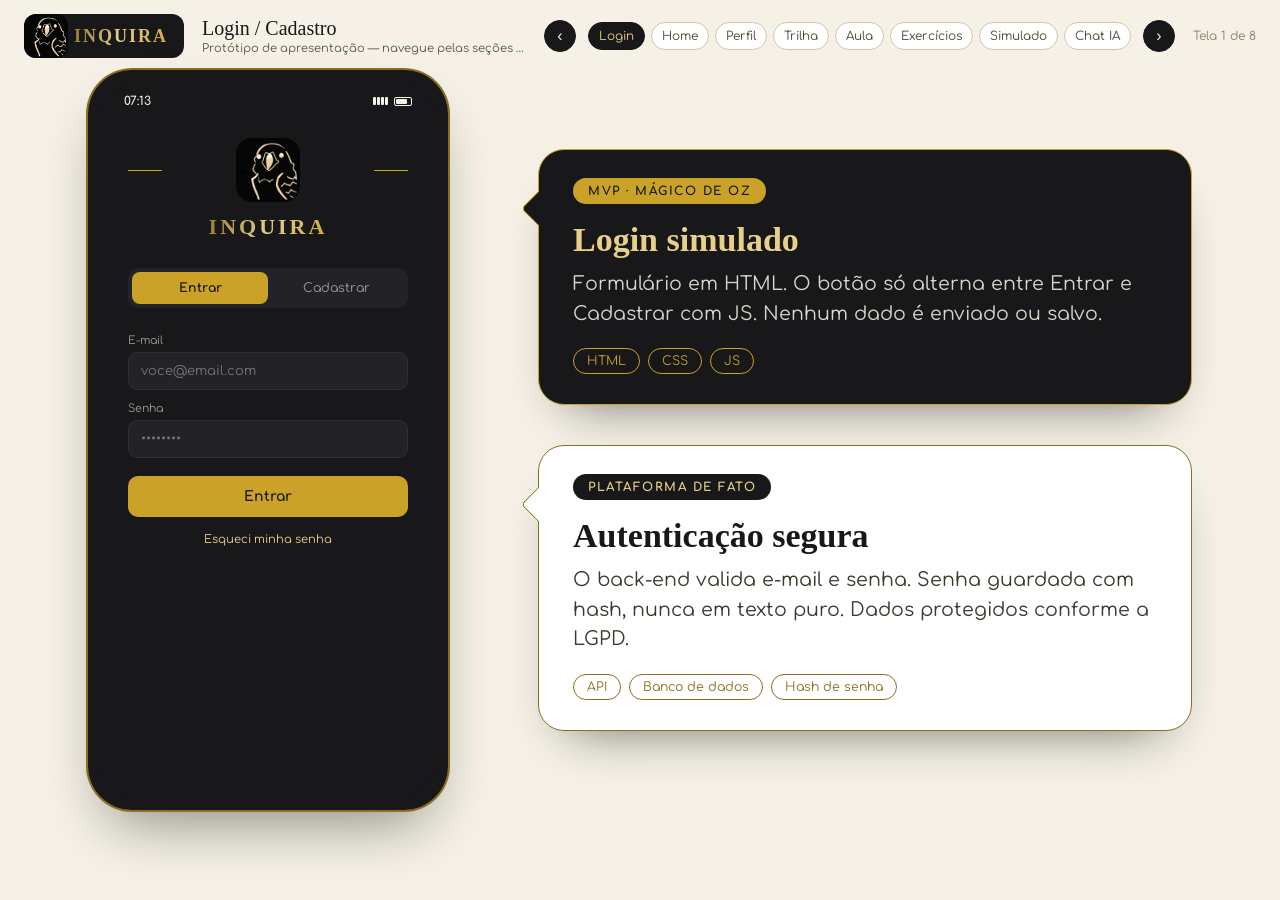
==== commit 1b169aa0: "Adicionado relogio real no celular" ====
--- a/index.html
+++ b/index.html
@@ -35,7 +35,7 @@
       <div class="phone">
         <div class="phone-screen">
           <div class="status-bar">
-            <span>9:41</span>
+            <span class="time" id="status-clock">9:41</span>
             <span class="icons">
               <span class="bars"><span></span><span></span><span></span><span></span></span>
               <span class="battery"></span>
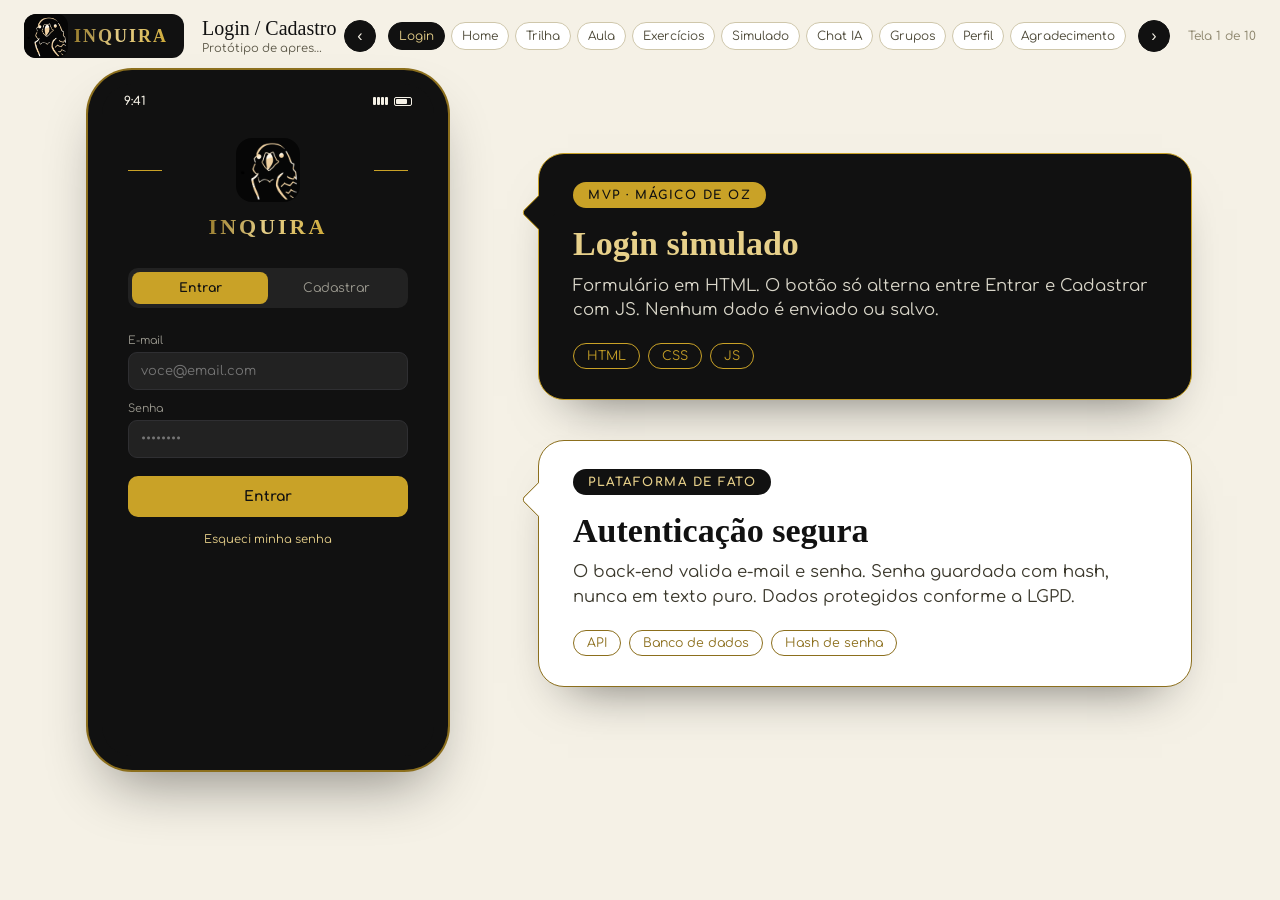
==== commit b3acaed8: "Adicionadas novas telas de grupos e agradecimentos" ====
--- a/index.html
+++ b/index.html
@@ -35,7 +35,7 @@
       <div class="phone">
         <div class="phone-screen">
           <div class="status-bar">
-            <span class="time" id="status-clock">9:41</span>
+            <span>9:41</span>
             <span class="icons">
               <span class="bars"><span></span><span></span><span></span><span></span></span>
               <span class="battery"></span>
@@ -98,6 +98,8 @@
               </div>
               <div class="tiles-row">
                 <div class="tile" onclick="goTo('screen-exam')"><div class="ic">⏱</div><div class="lbl">Simulado</div></div>
+                <div class="tile" onclick="goTo('screen-groups')"><div class="ic">👥</div><div class="lbl">Grupos</div></div>
+                <div class="tile" onclick="goTo('screen-library')"><div class="ic">📖</div><div class="lbl">Biblioteca</div></div>
               </div>
             </div>
             <div class="bottom-nav">
@@ -214,6 +216,21 @@
             </div>
           </div>
 
+          <!-- ============ STUDY GROUPS ============ -->
+          <div class="screen" id="screen-groups">
+            <div class="screen-body" id="grpBody"></div>
+            <div class="chat-input-row" id="grpFooter" style="padding:10px 18px;display:none;">
+              <input type="text" id="grpInput" placeholder="Escreva um comentário..." maxlength="200" oninput="grpCheckInput()" onkeydown="if(event.key==='Enter')grpSendComment()">
+              <button class="send-btn" id="grpSendBtn" onclick="grpSendComment()">➤</button>
+            </div>
+            <div class="bottom-nav">
+              <div class="item" onclick="goTo('screen-home')"><div class="dot"></div>Início</div>
+              <div class="item" onclick="goTo('screen-path')"><div class="dot"></div>Trilhas</div>
+              <div class="item" onclick="goTo('screen-chat')"><div class="dot"></div>IA</div>
+              <div class="item" onclick="goTo('screen-profile')"><div class="dot"></div>Perfil</div>
+            </div>
+          </div>
+
           <!-- ============ AI CHAT ============ -->
           <div class="screen" id="screen-chat">
             <div class="screen-body">
@@ -229,9 +246,57 @@
                 <button class="chip" onclick="chatQuick('resolucao')">Ver resolução</button>
               </div>
             </div>
-            <div class="chat-input-row" style="padding:0 18px 16px;">
+            <div class="chat-input-row" style="padding:10px 18px;">
               <input type="text" id="chatInput" placeholder="Digite sua dúvida..." oninput="checkChatInput()">
               <button class="send-btn" id="sendBtn" onclick="sendChat()">➤</button>
+            </div>
+            <div class="bottom-nav">
+              <div class="item" onclick="goTo('screen-home')"><div class="dot"></div>Início</div>
+              <div class="item" onclick="goTo('screen-path')"><div class="dot"></div>Trilhas</div>
+              <div class="item active" onclick="goTo('screen-chat')"><div class="dot"></div>IA</div>
+              <div class="item" onclick="goTo('screen-profile')"><div class="dot"></div>Perfil</div>
+            </div>
+          </div>
+
+          <!-- ============ BIBLIOTECA DIGITAL ============ -->
+          <div class="screen" id="screen-library">
+            <div class="screen-body">
+              <h2 class="h-serif">Biblioteca Digital</h2>
+              <div class="muted" style="margin-bottom:14px;">Materiais, resumos e apostilas oficiais</div>
+              <div class="tab-pill-row">
+                <button class="active" onclick="libSetTab(this,'all')">Todos</button>
+                <button onclick="libSetTab(this,'resumos')">Resumos</button>
+                <button onclick="libSetTab(this,'apostilas')">Apostilas</button>
+              </div>
+              <div id="libList">
+                <!-- Preenchido via script.js -->
+              </div>
+            </div>
+            <div class="bottom-nav">
+              <div class="item" onclick="goTo('screen-home')"><div class="dot"></div>Início</div>
+              <div class="item" onclick="goTo('screen-path')"><div class="dot"></div>Trilhas</div>
+              <div class="item" onclick="goTo('screen-chat')"><div class="dot"></div>IA</div>
+              <div class="item" onclick="goTo('screen-profile')"><div class="dot"></div>Perfil</div>
+            </div>
+          </div>
+
+          <!-- ============ AGRADECIMENTO ============ -->
+          <div class="screen" id="screen-thanks">
+            <div class="screen-body">
+              <div class="logo-mark on-light thanks-logo"></div>
+              <h2 class="h-serif thanks-title">Obrigado!</h2>
+              <div class="hairline thanks-line"></div>
+              <p class="thanks-sub">Protótipo de apresentação do TCC<br>Curso Técnico em Desenvolvimento de Sistemas · 2026</p>
+              <div class="card thanks-card">
+                <div class="thanks-label">EQUIPE</div>
+                <ul class="thanks-team">
+                  <li>Carlos Yuri de Araújo Macedo</li>
+                  <li>Chiara Cezar Alves da Silva</li>
+                  <li>Otávio Gasparetto Rodrigues da Silva</li>
+                </ul>
+                <div class="thanks-school">E.E. Professora Carolina Cintra da Silveira<br>São Paulo · 2026</div>
+              </div>
+              <button class="btn-gold thanks-btn" onclick="goTo('screen-login')">Voltar à tela de login</button>
             </div>
           </div>
 
--- a/style.css
+++ b/style.css
@@ -1,7 +1,7 @@
 :root{
-    --ink:#18181a;
-    --ink-2:#232327;
-    --ink-3:#3b3b41;
+    --ink:#111111;
+    --ink-2:#222222;
+    --ink-3:#333333;
     --gold:#C9A227;
     --gold-soft:#E7D08A;
     --gold-deep:#8C6F1D;
@@ -180,13 +180,14 @@
   }
   .phone{
     width:360px;
-    height:clamp(560px, calc(100vh - 108px), 740px);
+    height:clamp(520px, calc(100vh - 130px), 700px); /* Ajustado para caber perfeitamente na janela */
     background:var(--ink);
     border-radius:44px;
     padding:14px;
     box-shadow:0 0 0 2px var(--gold-deep), 0 30px 60px -20px rgba(0,0,0,.45);
     position:relative;
   }
+
   .phone-screen{
     width:100%;height:100%;
     background:var(--ink);
@@ -215,6 +216,7 @@
 
   .screen-body{
     flex:1;
+    min-height:0;
     overflow-y:auto;
     padding:16px 18px 10px;
     color:var(--paper);
@@ -225,18 +227,22 @@
     flex:0 0 auto;
     display:flex;
     justify-content:space-around;
-    padding:10px 8px 16px;
+    padding:12px 8px 18px;
     border-top:1px solid #2a2a2d;
+    background:var(--ink);
   }
   .bottom-nav .item{
     display:flex;flex-direction:column;align-items:center;gap:4px;
-    font-size:9.5px;color:#7a7a80;
+    flex:1;
+    font-size:10.5px;color:#7a7a80;
     cursor:pointer;
   }
   .bottom-nav .item.active{color:var(--gold);}
-  .bottom-nav .dot{width:18px;height:18px;border-radius:6px;border:1.4px solid currentColor;}
-
-  .screen{display:none;flex-direction:column;height:100%;}
+  .bottom-nav .dot{width:20px;height:20px;border-radius:6px;border:1.4px solid currentColor;}
+
+  /* ocupa só o espaço que sobra abaixo da barra de status; min-height:0 deixa o conteúdo rolar
+     em vez de empurrar a barra inferior para fora do celular */
+  .screen{display:none;flex-direction:column;flex:1;min-height:0;}
   .screen.active{display:flex;}
 
   /* ---------- SHARED UI ---------- */
@@ -373,7 +379,7 @@
   .ach.locked{opacity:.35;filter:grayscale(1);}
   .mastery-row{margin-bottom:10px;}
   .mastery-row .mtop{display:flex;justify-content:space-between;font-size:11.5px;margin-bottom:4px;}
-  .activity-item{display:flex;justify-content:space-between;padding:9px 0;border-bottom:1px solid #232326;font-size:12px;}
+  .activity-item{display:flex;justify-content:space-between;padding:9px 0;border-bottom:1px solid var(--ink-3);font-size:12px;}
   .activity-item .plus{color:var(--gold-soft);font-family:var(--serif);}
 
   /* ===================== LEARNING PATH ===================== */
@@ -415,7 +421,7 @@
   .tab-pill-row{display:flex;background:var(--ink-2);border-radius:10px;padding:4px;margin-bottom:14px;}
   .tab-pill-row button{flex:1;background:transparent;border:none;padding:8px;font-family:var(--round);font-size:12px;color:#9c9a90;border-radius:8px;cursor:pointer;}
   .tab-pill-row button.active{background:var(--gold);color:var(--ink);font-weight:700;}
-  .lesson-idx-item{display:flex;gap:10px;padding:8px 0;font-size:12px;border-bottom:1px solid #232326;}
+  .lesson-idx-item{display:flex;gap:10px;padding:8px 0;font-size:12px;border-bottom:1px solid var(--ink-3);}
   .lesson-idx-item .time{color:var(--gold-soft);font-family:var(--serif);flex:0 0 auto;width:44px;}
   .resource-item{display:flex;align-items:center;gap:10px;padding:10px;background:var(--ink-2);border-radius:8px;margin-bottom:8px;font-size:12px;}
 
@@ -467,7 +473,7 @@
   @keyframes blink{0%,80%,100%{opacity:.25;}40%{opacity:1;}}
   .chip-row{display:flex;gap:8px;margin:10px 0;}
   .chip{background:transparent;border:1px solid var(--gold);color:var(--gold-soft);font-size:11px;padding:7px 12px;border-radius:20px;cursor:pointer;}
-  .chat-input-row{display:flex;gap:8px;padding-top:10px;border-top:1px solid #232326;}
+  .chat-input-row{display:flex;gap:8px;padding-top:10px;border-top:1px solid var(--ink-3);}
   .chat-input-row input{
     flex:1;background:var(--ink-2);border:1px solid #2f2f32;border-radius:20px;padding:10px 14px;color:var(--paper);font-family:var(--round);font-size:12.5px;
   }
@@ -476,6 +482,33 @@
     transition:all .15s ease;
   }
   .send-btn.ready{background:var(--gold);color:var(--ink);}
+  /* ===================== STUDY GROUPS ===================== */
+  .grp-head{display:flex;justify-content:space-between;align-items:flex-start;gap:10px;margin-bottom:12px;}
+  .grp-new{background:transparent;border:1px solid var(--gold);color:var(--gold-soft);font-family:var(--round);font-size:11px;padding:7px 12px;border-radius:20px;cursor:pointer;white-space:nowrap;}
+  .grp-card{display:flex;align-items:center;gap:10px;margin-bottom:10px;cursor:pointer;}
+  .grp-card .info{flex:1;min-width:0;}
+  .grp-card .name{font-family:var(--serif);font-size:15px;color:var(--paper);}
+  .grp-card .meta{font-size:11px;color:#9c9a90;margin-top:3px;}
+  .grp-badge{display:inline-block;font-size:9.5px;letter-spacing:.5px;padding:2px 8px;border-radius:10px;background:var(--gold);color:var(--ink);margin-left:6px;vertical-align:middle;font-family:var(--round);font-weight:700;}
+  .grp-btn{flex:0 0 auto;background:var(--gold);color:var(--ink);border:none;border-radius:16px;padding:7px 14px;font-family:var(--round);font-weight:700;font-size:11px;cursor:pointer;}
+  .grp-btn.ghost{background:transparent;color:var(--gold-soft);border:1px solid var(--gold);}
+  .grp-back{background:none;border:none;color:var(--gold-soft);font-family:var(--round);font-size:12px;cursor:pointer;padding:0;margin-bottom:10px;}
+  .grp-post{margin-bottom:10px;}
+  .grp-post .top{display:flex;align-items:center;gap:8px;margin-bottom:8px;}
+  .grp-av{width:28px;height:28px;border-radius:50%;background:var(--ink-3);border:1px solid var(--gold);display:flex;align-items:center;justify-content:center;font-family:var(--serif);font-size:11px;color:var(--gold-soft);flex:0 0 auto;}
+  .grp-post .who{font-size:12px;font-weight:700;color:var(--paper);}
+  .grp-post .txt{font-size:12.5px;line-height:1.45;color:#d9d6c9;}
+  .grp-post .acts{display:flex;gap:14px;margin-top:10px;}
+  .grp-act{background:none;border:none;padding:0;font-family:var(--round);font-size:11px;color:#9c9a90;cursor:pointer;}
+  .grp-act.on{color:var(--gold);}
+  .grp-act:disabled{cursor:default;color:#6f6c61;}
+  .grp-form label{display:block;font-size:11px;color:#9c9a90;margin:14px 0 6px;}
+  .grp-form input{width:100%;background:var(--ink-2);border:1px solid #2f2f32;border-radius:10px;padding:11px 13px;color:var(--paper);font-family:var(--round);font-size:12.5px;}
+  .grp-chips{display:flex;flex-wrap:wrap;gap:8px;}
+  .grp-chips .chip.active{background:var(--gold);color:var(--ink);font-weight:700;}
+  .grp-empty{text-align:center;padding:26px 10px;}
+  .chat-input-row input:disabled{opacity:.55;cursor:not-allowed;}
+
   /* ---------- LAYOUT DO PALCO: celular à esquerda, balões à direita ---------- */
   .stage{
     max-width:1400px;
@@ -542,8 +575,8 @@
   }
   .balloon-text{
     margin:0;
-    font-size:19px;
-    line-height:1.55;
+    font-size:16.5px;   /* menor p/ caber explicações mais completas */
+    line-height:1.5;
   }
   .balloon-tech{display:flex;flex-wrap:wrap;gap:8px;margin-top:20px;}
   .balloon-tech:empty{display:none;}
@@ -598,4 +631,24 @@
     .controls{margin:0;}
     .pill-track{flex-wrap:wrap;justify-content:center;}
     .stage-header h1,.stage-header p{white-space:normal;}
-  }+  }
+
+/* ===================== THANKS ===================== */
+  #screen-thanks .screen-body{
+    display:flex;
+    flex-direction:column;
+    justify-content:center;
+    align-items:center;
+    text-align:center;
+    padding:20px 18px;
+    overflow-y:auto;
+  }
+  .thanks-logo{width:64px;height:64px;margin-bottom:12px;flex:0 0 auto;}
+  .thanks-title{font-size:28px !important;color:var(--gold) !important;margin:0 !important;}
+  .thanks-line{width:60%;margin:12px auto !important;}
+  .thanks-sub{font-family:var(--round);font-size:11px;line-height:1.5;color:#9c9a90;margin:0 0 14px;}
+  .thanks-card{width:100%;text-align:center;padding:12px;margin-bottom:14px;}
+  .thanks-label{font-family:var(--round);font-size:10px;letter-spacing:.14em;color:var(--gold);margin-bottom:8px;}
+  .thanks-team{list-style:none;margin:0 0 10px;padding:0;font-family:var(--serif);font-size:14px;line-height:1.7;color:var(--paper);}
+  .thanks-school{font-family:var(--round);font-size:10px;line-height:1.5;color:#9c9a90;border-top:1px solid #2b2b2e;padding-top:8px;}
+  .thanks-btn{padding:10px;font-size:12.5px;}
